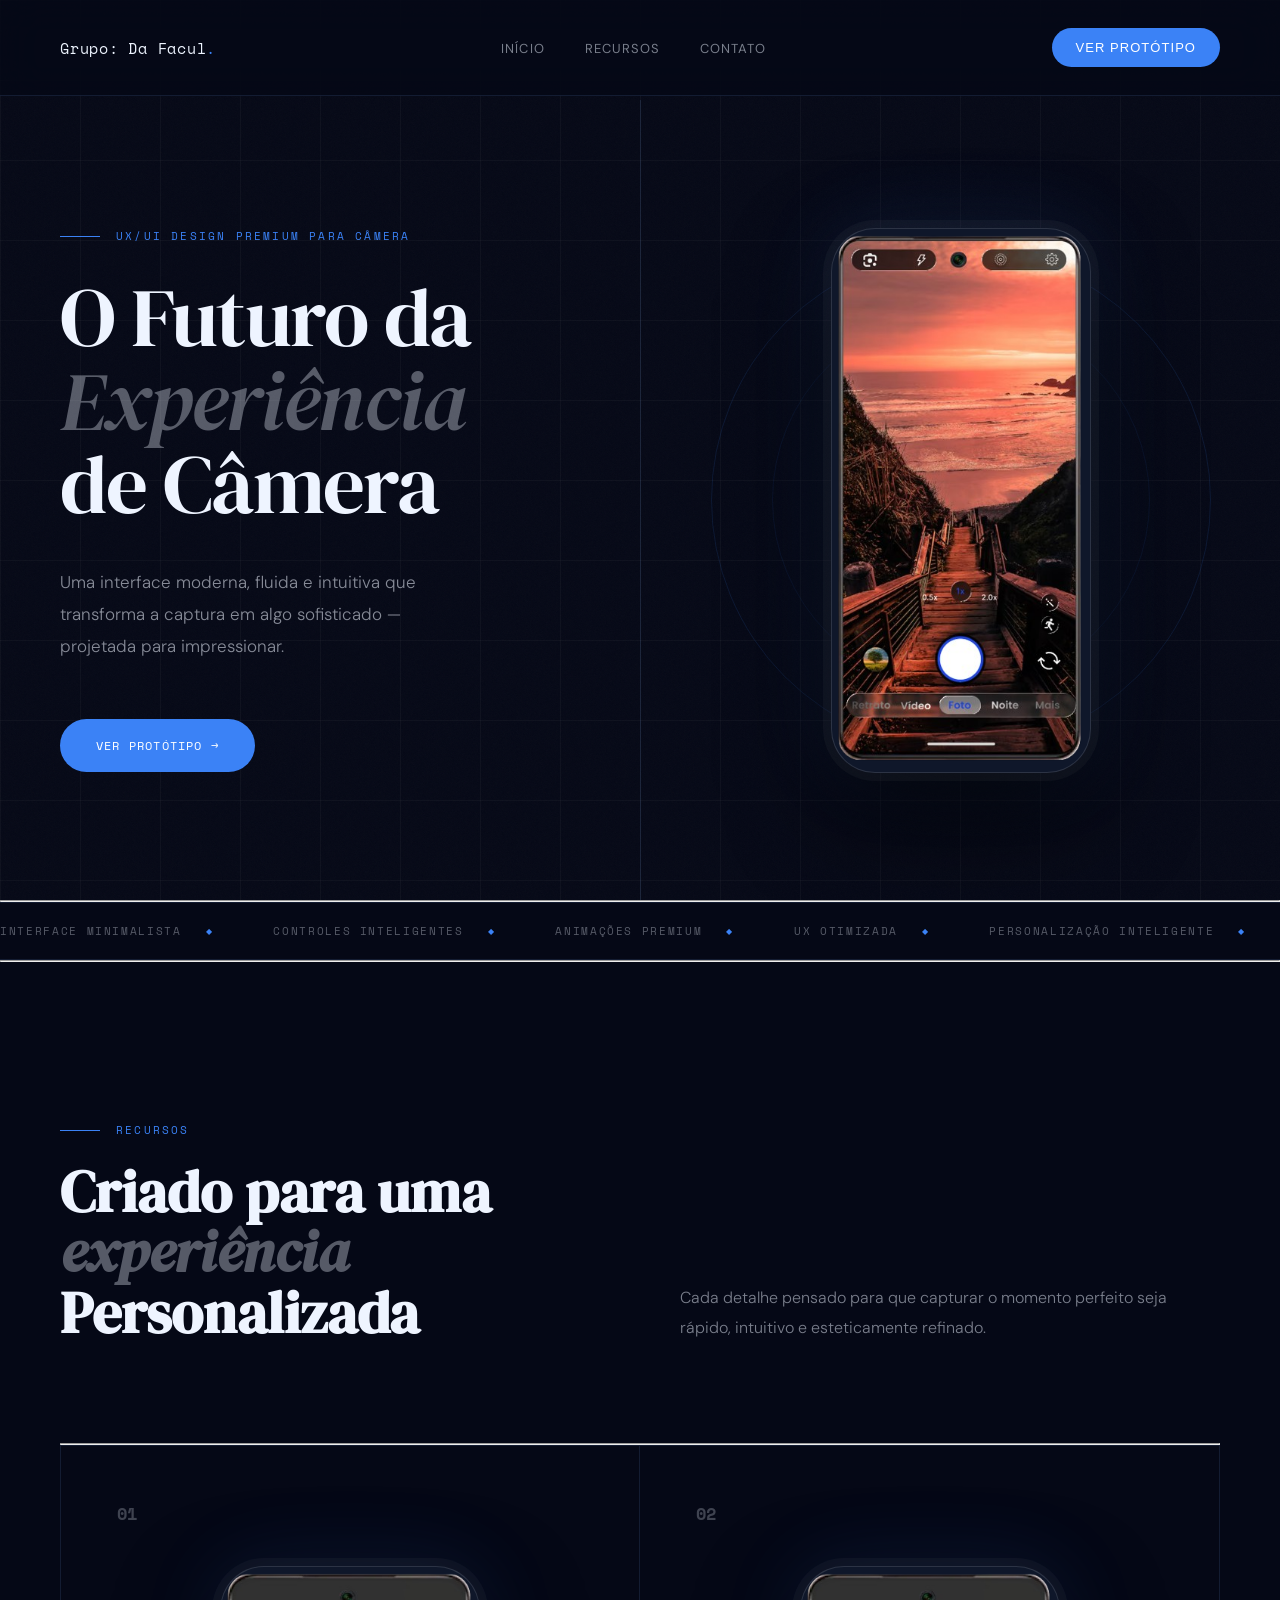
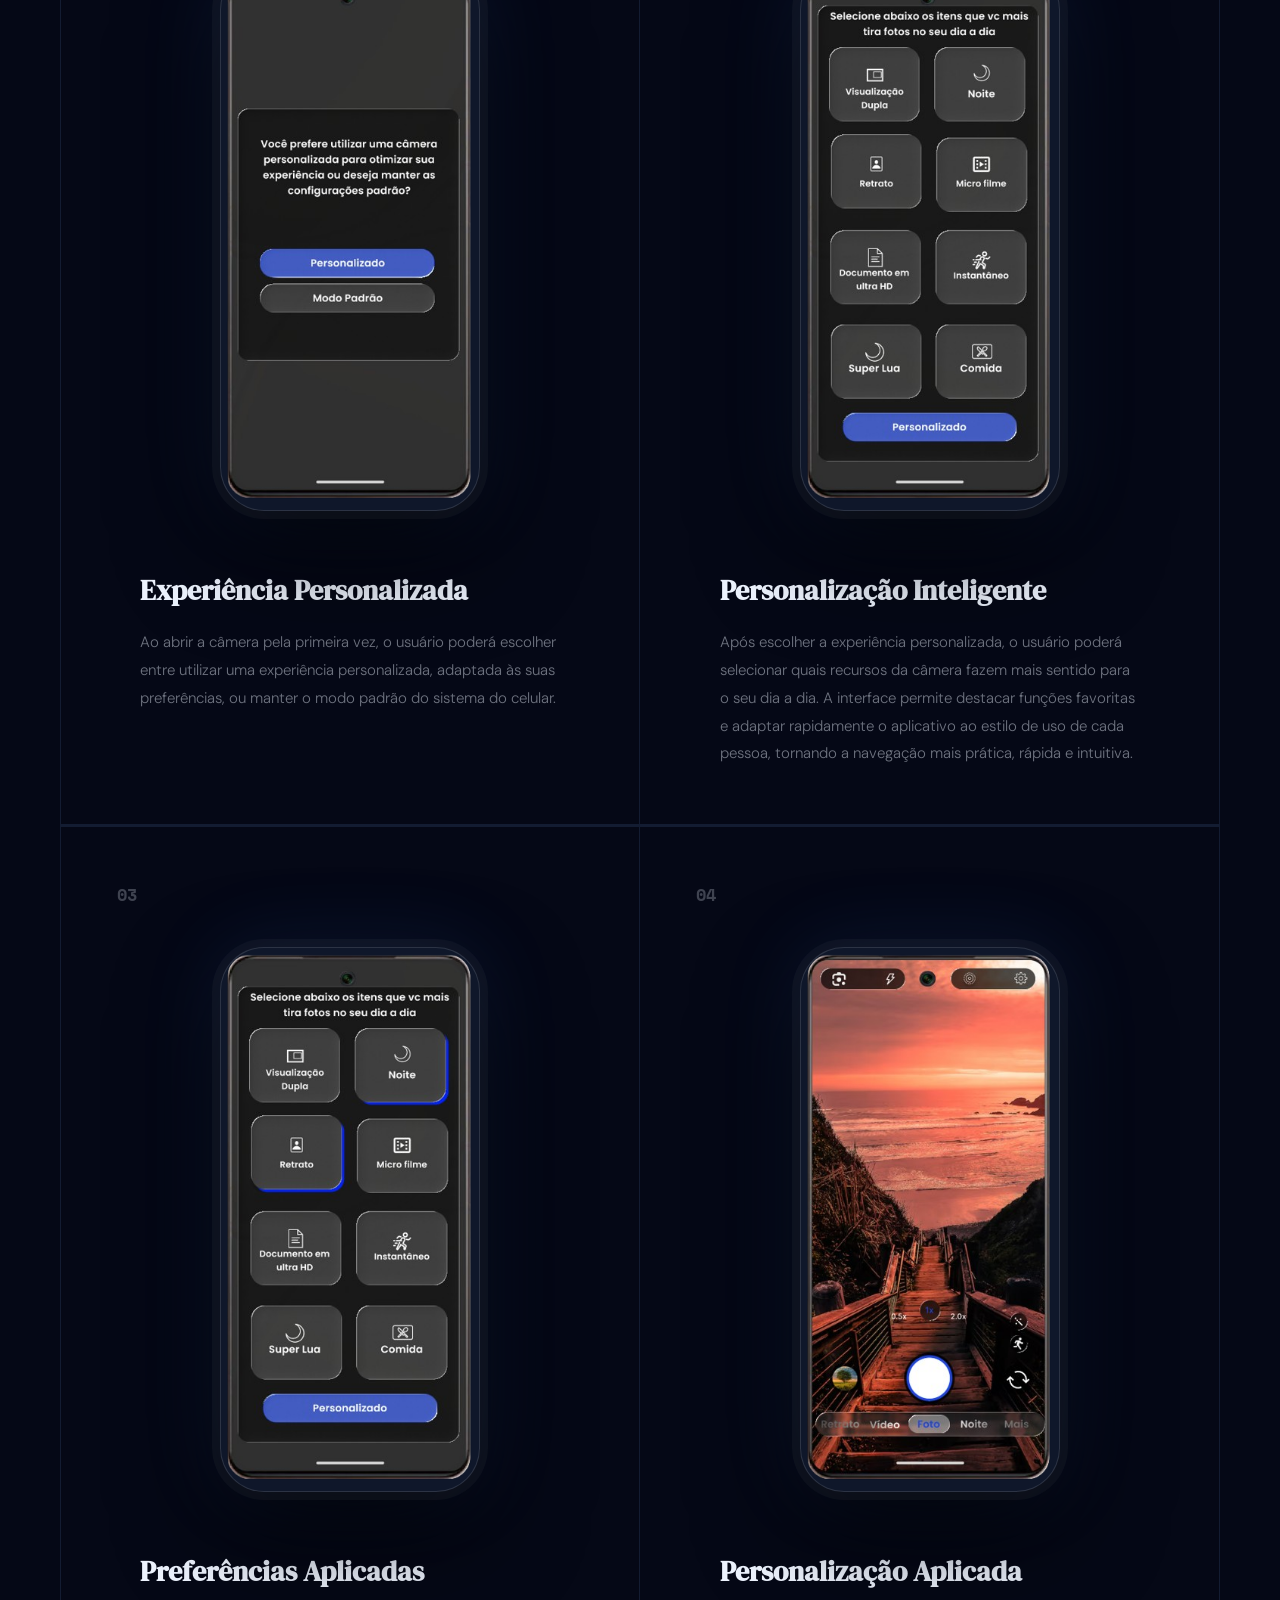
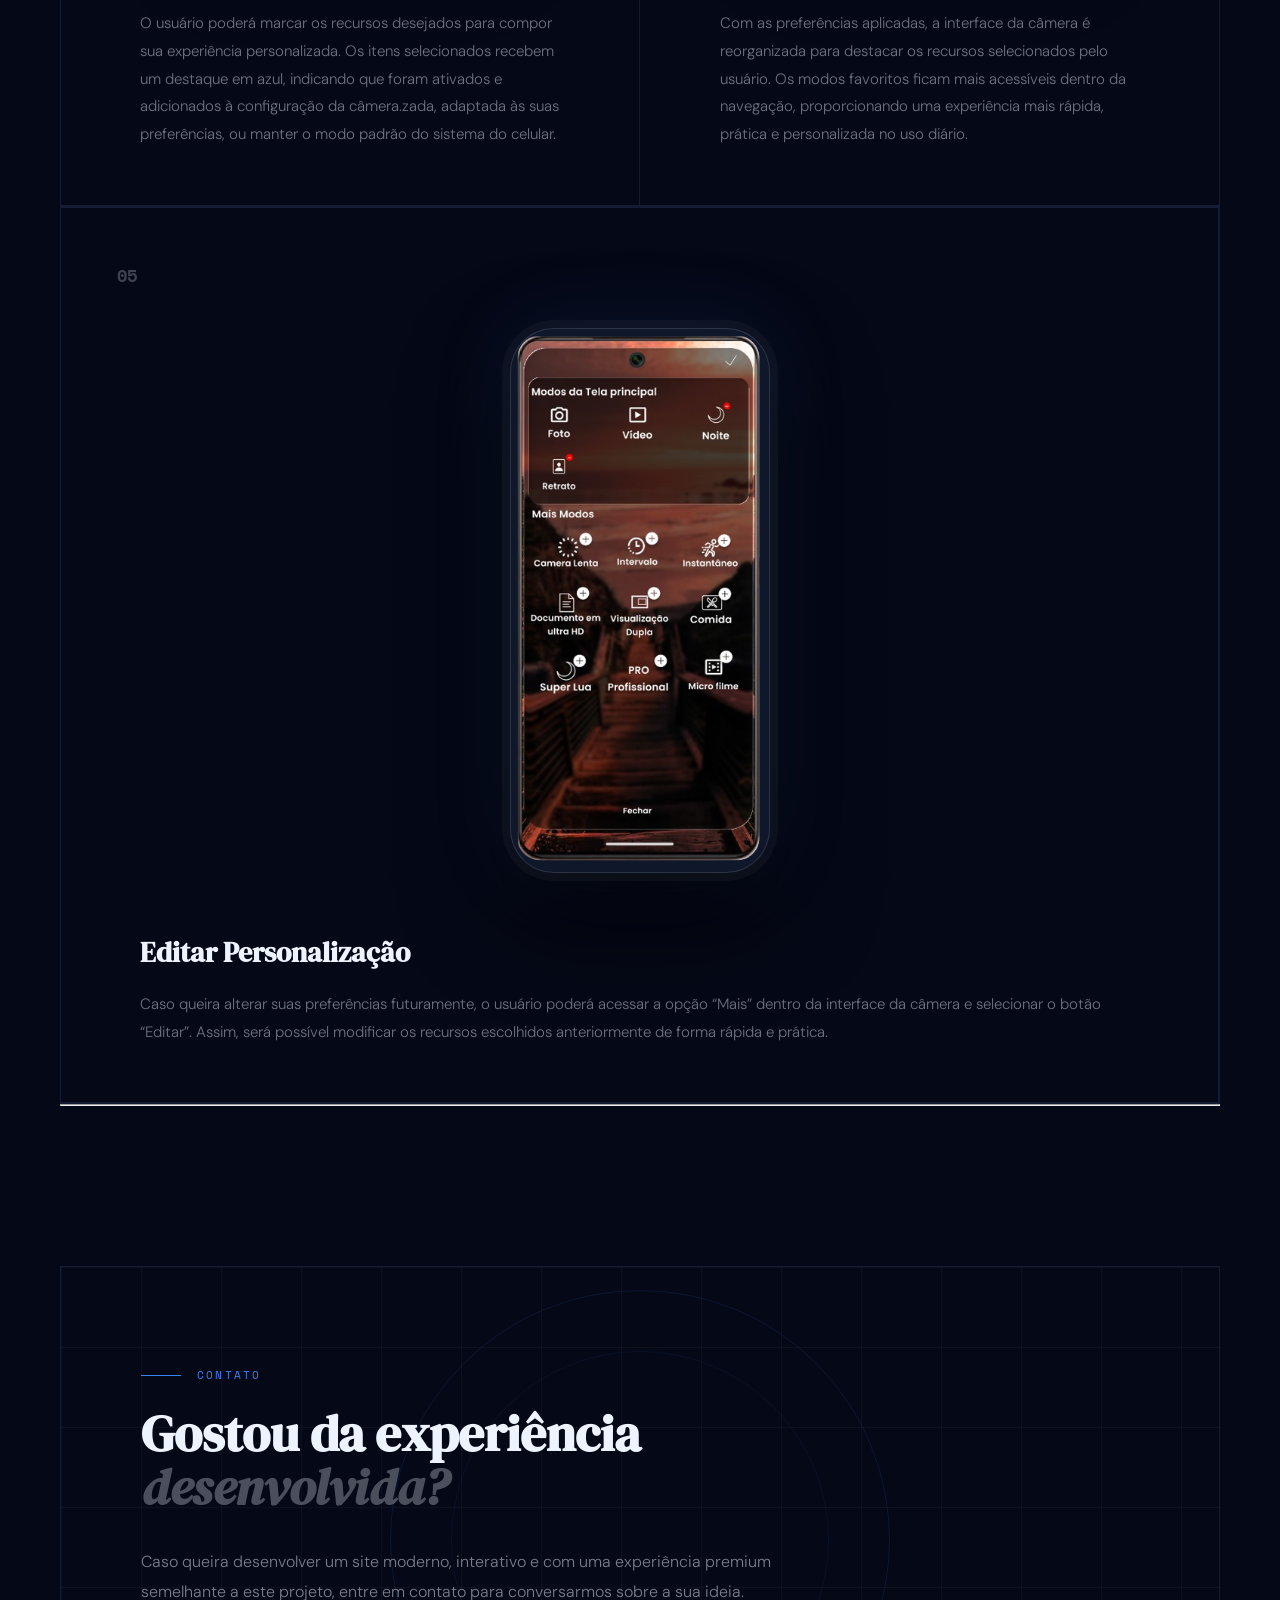
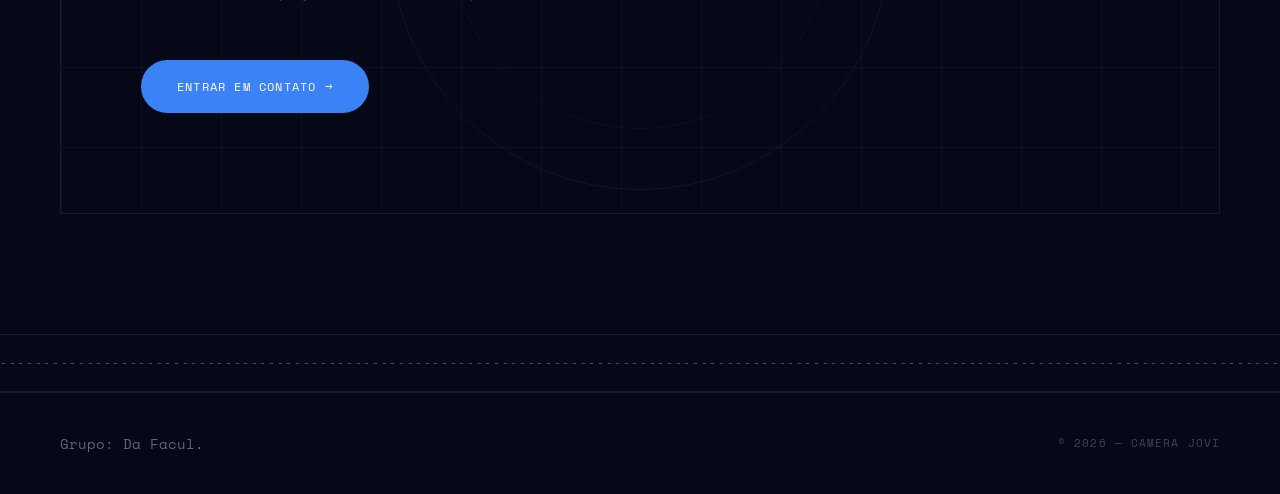
==== index.html @ 6228c899 "Firt" ====
<!DOCTYPE html>
<html lang="pt-BR">
<head>
<meta charset="UTF-8">
<meta name="viewport" content="width=device-width, initial-scale=1.0">
<title>Camera Jovi</title>
<link rel="icon" type="image/png" href="src/imgs/Captura_de_tela_de_2026-05-15_01-30-39-removebg-preview.png">

<link rel="preconnect" href="https://fonts.googleapis.com">
<link href="https://fonts.googleapis.com/css2?family=DM+Serif+Display:ital@0;1&family=DM+Sans:wght@300;400;500&family=Space+Mono&display=swap" rel="stylesheet">
<link rel="stylesheet" href="src/css/style.css">
</head>

<body>

<!-- NAV -->
<nav>
  <a href="#" class="nav-logo">Grupo: Da Facul<span>.</span></a>

  <ul class="nav-links">
    <li><a href="#">Início</a></li>
    <li><a href="#features">Recursos</a></li>
    <li><a href="#contact">Contato</a></li>
  </ul>


<button class="nav-cta" onclick="window.location.href='src/pages/prototipo.html'">
  Ver Protótipo
</button>
</nav>


<section class="hero">

  <div class="hero-grain"></div>
  <div class="hero-grid-overlay"></div>

  <div class="hero-left">

    <p class="eyebrow">
      UX/UI Design Premium para Câmera
    </p>

    <h1 class="hero-title">
      O Futuro da<br>
      <em>Experiência</em><br>
      de Câmera
    </h1>

    <p class="hero-desc">
      Uma interface moderna, fluida e intuitiva que transforma a captura em algo sofisticado — projetada para impressionar.
    </p>

    <div class="hero-actions">
      <button class="btn-main" onclick="window.location.href='src/pages/prototipo.html'">Ver Protótipo</button>
      
    </div>



  </div>

  <div class="hero-right">

    <div class="hero-bg-circle"></div>

    <div class="phone-frame" onclick="window.location.href='src/pages/prototipo.html'">
      <img src="src/imgs/Captura_de_tela_de_2026-05-15_00-13-33-removebg-preview.png" alt="Camera UI">
    </div>

  </div>

</section>
<hr>

<div class="marquee-section">

  <div class="marquee-track">

    <div class="marquee-item">Interface Minimalista</div>
    <div class="marquee-item">Controles Inteligentes</div>
    <div class="marquee-item">Animações Premium</div>
    <div class="marquee-item">UX Otimizada</div>
    <div class="marquee-item">Personalização Inteligente</div>
    <div class="marquee-item">Experiência Fluida</div>

    <div class="marquee-item">Interface Minimalista</div>
    <div class="marquee-item">Controles Inteligentes</div>
    <div class="marquee-item">Animações Premium</div>
    <div class="marquee-item">UX Otimizada</div>
    <div class="marquee-item">Personalização Inteligente</div>
    <div class="marquee-item">Experiência Fluida</div>

  </div>

</div>
<hr>

<section class="features" id="features">

  <div class="section-header">

    <div>
      <p class="section-eyebrow">Recursos</p>

      <h2 class="section-title">
        Criado para uma<br>
        <em>experiência</em><br>
        Personalizada
      </h2>
    </div>

    <p class="section-desc">
      Cada detalhe pensado para que capturar o momento perfeito seja rápido, intuitivo e esteticamente refinado.
    </p>

  </div>
<hr>
  <div class="features-list">

    <div class="feature-item">
      <div class="feature-number"><h1>01</h1></div>

    
        <div style="
            display:flex;
            justify-content:center;
            align-items:center;
            gap:60px;
            flex-wrap:wrap;
        ">

            <div class="phone-frame">
                <img src="src/imgs/Captura_de_tela_de_2026-05-15_00-10-04-removebg-preview.png" alt="Camera UI">
            </div>

            <div style="
                max-width:420px;
            ">
                <h3 class="feature-name" style="margin-bottom:20px;">
                    Experiência Personalizada
                </h3>

                <p class="feature-text">
                    Ao abrir a câmera pela primeira vez, o usuário poderá escolher entre utilizar uma experiência personalizada, adaptada às suas preferências, ou manter o modo padrão do sistema do celular.
                </div>
    
            </div>
          
    
        </div>
    
        <div class="feature-item">
            <div class="feature-number"><h1>02</h1></div>
    
        
            <div style="
                display:flex;
                justify-content:center;
                align-items:center;
                gap:60px;
                flex-wrap:wrap;
            ">
    
                <div class="phone-frame">
                    <img src="src/imgs/Captura_de_tela_de_2026-05-15_00-11-48-removebg-preview.png" alt="Camera UI">
                </div>
    
                <div style="
                    max-width:420px;
                ">
                    <h3 class="feature-name" style="margin-bottom:20px;">
                        Personalização Inteligente
                    </h3>
    
                    <p class="feature-text">
                       Após escolher a experiência personalizada, o usuário poderá selecionar quais recursos da câmera fazem mais sentido para o seu dia a dia. A interface permite destacar funções favoritas e adaptar rapidamente o aplicativo ao estilo de uso de cada pessoa, tornando a navegação mais prática, rápida e intuitiva.
                    </p>
                </div>
    
            </div>
        </div>
                </p>

  </div>
  <div class="features-list">

    <div class="feature-item">
      <div class="feature-number"><h1>03</h1></div>

    
        <div style="
            display:flex;
            justify-content:center;
            align-items:center;
            gap:60px;
            flex-wrap:wrap;
        ">

            <div class="phone-frame">
                <img src="src/imgs/Captura_de_tela_de_2026-05-15_00-06-44-removebg-preview.png" alt="Camera UI">
            </div>

            <div style="
                max-width:420px;
            ">
                <h3 class="feature-name" style="margin-bottom:20px;">
                    Preferências Aplicadas
                </h3>

                <p class="feature-text">
                   O usuário poderá marcar os recursos desejados para compor sua experiência personalizada. Os itens selecionados recebem um destaque em azul, indicando que foram ativados e adicionados à configuração da câmera.zada, adaptada às suas preferências, ou manter o modo padrão do sistema do celular.
                </div>
    
            </div>
          
    
        </div>
    
        <div class="feature-item">
            <div class="feature-number"><h1>04</h1></div>
    
        
            <div style="
                display:flex;
                justify-content:center;
                align-items:center;
                gap:60px;
                flex-wrap:wrap;
            ">
    
                <div class="phone-frame">
                    <img src="src/imgs/Captura_de_tela_de_2026-05-15_00-13-33-removebg-preview.png" alt="Camera UI">
                </div>
    
                <div style="
                    max-width:420px;
                ">
                    <h3 class="feature-name" style="margin-bottom:20px;">
                        Personalização Aplicada
                    </h3>
    
                    <p class="feature-text">
                        Com as preferências aplicadas, a interface da câmera é reorganizada para destacar os recursos selecionados pelo usuário. Os modos favoritos ficam mais acessíveis dentro da navegação, proporcionando uma experiência mais rápida, prática e personalizada no uso diário.
                    </p>
                </div>
    
            </div>
        </div>
    
  </div>
<div class="features-list">

  <div class="feature-item" style="grid-column: span 2;">
    <div class="feature-number"><h1>05</h1></div>

    <div style="
        display:flex;
        justify-content:center;
        align-items:center;
        gap:60px;
        flex-wrap:wrap;
    ">
        <div class="phone-frame">
            <img src="src/imgs/Captura_de_tela_de_2026-05-15_00-35-50-removebg-preview.png" alt="Camera UI">
        </div>
        <div style="max-width:1000px;">
            <h3 class="feature-name" style="margin-bottom:20px;">
                Editar Personalização
            </h3>

            <p class="feature-text">
                Caso queira alterar suas preferências futuramente, o usuário poderá acessar a opção “Mais” dentro da interface da câmera e selecionar o botão “Editar”. Assim, será possível modificar os recursos escolhidos anteriormente de forma rápida e prática.
            </p>
        </div>

        

    </div>

  </div>

</div>
    
        
    
  </div>
<hr>
</section>


<section class="cta" id="contact">

  <div class="cta-inner">

    <div class="cta-left" style="
      position:relative;
      overflow:hidden;
      border-right:none;
    ">
        <div class="hero-bg-circle"></div>

      <div class="hero-grid-overlay"></div>

      <div style="position:relative; z-index:2;">

        <p class="section-eyebrow">Contato</p>

        <h2 class="cta-title">
          Gostou da experiência<br>
          <em>desenvolvida?</em>
        </h2>

        <p class="cta-text" style="max-width:700px;">
          Caso queira desenvolver um site moderno, interativo e com uma experiência premium semelhante a este projeto, entre em contato para conversarmos sobre a sua ideia.
        </p>

        <button class="btn-main"
            onclick="window.open('https://wa.me/5511969315562?text=Olá,%20gostaria%20de%20desenvolver%20um%20site.', '_blank')">

            Entrar em Contato
        </button>

      </div>

    </div>

  </div>

</section>
<div class="marquee-section">

  <div class="marquee-track">

    <div class="marquee-item">[base64]</div>
    <div class="marquee-item">[base64]</div>

  </div>

</div>

<!-- FOOTER -->
<footer>

  <span class="footer-logo">
    Grupo: Da Facul<span>.</span>
  </span>

  <span class="footer-copy">
    © 2026 — Camera Jovi
  </span>

</footer>

</body>
</html>
---- src/css/style.css ----
:root{
  --black:#050816;
  --white:#eef4ff;
  --cream:#dbe7ff;
  --accent:#3b82f6;
  --muted:#5c6b8a;
  --border:rgba(120,170,255,0.12);

  --font-display:'DM Serif Display', Georgia, serif;
  --font-body:'DM Sans', sans-serif;
  --font-mono:'Space Mono', monospace;
}

*,
*::before,
*::after{
  margin:0;
  padding:0;
  box-sizing:border-box;
}
::selection{
  background:#00394fbb;
  color:#fff;
}
html{
  scroll-behavior:smooth;
}

body{
  background:var(--black);
  color:var(--white);
  font-family:var(--font-body);
  font-weight:300;
  overflow-x:hidden;
}

/* NAV */

nav{
  position:fixed;
  top:0;
  left:0;
  right:0;
  z-index:100;

  display:flex;
  align-items:center;
  justify-content:space-between;

  padding:28px 60px;

  border-bottom:1px solid var(--border);

  backdrop-filter:blur(20px);
  background:rgba(5,8,22,0.75);
}

.nav-logo{
  font-family:var(--font-mono);
  font-size:15px;
  letter-spacing:.05em;
  color:var(--white);
  text-decoration:none;
}

.nav-logo span{
  color:var(--accent);
}

.nav-links{
  display:flex;
  gap:40px;
  list-style:none;
}

.nav-links a{
  font-size:13px;
  font-weight:400;
  letter-spacing:.08em;
  text-transform:uppercase;
  color:rgba(238,244,255,.5);
  text-decoration:none;
  transition:.25s;
}

.nav-links a:hover{
  color:var(--white);
}

.nav-cta{
  font-size:13px;
  font-weight:500;
  letter-spacing:.08em;
  text-transform:uppercase;

  color:#fff;
  background:var(--accent);

  border:none;
  padding:12px 24px;

  cursor:pointer;

  border-radius:999px;

  transition:.25s;
}

.nav-cta:hover{
  opacity:.85;
  transform:translateY(-2px);
}

/* HERO */

.hero{
  min-height:100vh;
  display:grid;
  grid-template-columns:1fr 1fr;
  padding-top:100px;
  position:relative;
  overflow:hidden;
}

.hero-grain{
  position:absolute;
  inset:0;
  opacity:.03;
  pointer-events:none;

  background-image:url("data:image/svg+xml,%3Csvg viewBox='0 0 256 256' xmlns='http://www.w3.org/2000/svg'%3E%3Cfilter id='noise'%3E%3CfeTurbulence type='fractalNoise' baseFrequency='0.9' numOctaves='4' stitchTiles='stitch'/%3E%3C/filter%3E%3Crect width='100%25' height='100%25' filter='url(%23noise)'/%3E%3C/svg%3E");
  background-size:128px;
}

.hero-grid-overlay{
  position:absolute;
  inset:0;

  background-image:
  linear-gradient(rgba(255,255,255,.03) 1px, transparent 1px),
  linear-gradient(90deg, rgba(255,255,255,.03) 1px, transparent 1px);

  background-size:80px 80px;
}

.hero-left{
  padding:80px 60px;
  display:flex;
  flex-direction:column;
  justify-content:center;
  position:relative;
  z-index:2;
}

.eyebrow{
  font-family:var(--font-mono);
  font-size:11px;
  letter-spacing:.2em;
  text-transform:uppercase;
  color:var(--accent);

  margin-bottom:32px;

  display:flex;
  align-items:center;
  gap:16px;
}

.eyebrow::before{
  content:'';
  width:40px;
  height:1px;
  background:var(--accent);
}

.hero-title{
  font-family:var(--font-display);
  font-size:clamp(56px, 6.5vw, 96px);
  line-height:1;
  font-weight:400;
  letter-spacing:-.02em;
  margin-bottom:40px;
}

.hero-title em{
  font-style:italic;
  color:rgba(238,244,255,.35);
}

.hero-desc{
  font-size:17px;
  line-height:1.9;
  color:rgba(238,244,255,.55);

  max-width:420px;
  margin-bottom:56px;
}

.hero-actions{
  display:flex;
  gap:24px;
  flex-wrap:wrap;
}

.btn-main{
  font-family:var(--font-mono);
  font-size:12px;
  letter-spacing:.1em;
  text-transform:uppercase;

  color:#fff;
  background:var(--accent);

  border:none;
  padding:18px 36px;

  border-radius:999px;
  cursor:pointer;

  transition:.25s;
}

.btn-main:hover{
  transform:translateY(-3px);
  box-shadow:0 12px 30px rgba(59,130,246,.3);
}

.btn-main::after{
  content:' →';
}

.btn-ghost{
  background:none;
  border:none;

  font-family:var(--font-mono);
  font-size:12px;
  letter-spacing:.1em;
  text-transform:uppercase;

  color:rgba(238,244,255,.55);

  cursor:pointer;

  text-decoration:underline;
  text-underline-offset:4px;
}

.hero-metrics{
  margin-top:80px;

  display:grid;
  grid-template-columns:repeat(3,1fr);

  border-top:1px solid var(--border);

  padding-top:40px;
}

.metric{
  padding-right:32px;
}

.metric + .metric{
  padding-left:32px;
  border-left:1px solid var(--border);
}

.metric-value{
  font-family:var(--font-display);
  font-size:44px;
  margin-bottom:10px;
}

.metric-label{
  font-size:12px;
  color:rgba(238,244,255,.4);

  letter-spacing:.06em;
  text-transform:uppercase;

  font-family:var(--font-mono);
}

/* HERO RIGHT */

.hero-right{
  position:relative;

  display:flex;
  align-items:center;
  justify-content:center;

  border-left:1px solid var(--border);
}

.hero-bg-circle{
  position:absolute;

  width:500px;
  height:500px;

  border-radius:50%;
  border:1px solid rgba(59,130,246,.12);

  top:50%;
  left:50%;

  transform:translate(-50%,-50%);
}

.hero-bg-circle::before{
  content:'';

  position:absolute;
  inset:60px;

  border-radius:50%;
  border:1px solid rgba(59,130,246,.08);
}

.phone-frame{
  position:relative;
  z-index:2;

  width:260px;
  height:545px;

  background:#0f172a;

  border-radius:44px;

  overflow:hidden;

  border:1px solid rgba(255,255,255,.12);

  box-shadow:
  0 0 0 8px rgba(255,255,255,.03),
  0 40px 100px rgba(0,0,0,.7),
  0 0 80px rgba(59,130,246,.15);

  animation:float 6s ease-in-out infinite;
}

.phone-frame img{
  width:100%;
  height:100%;
  object-fit:cover;
  object-position:center;
  display:block;
}

@keyframes float{
  0%,100%{
    transform:translateY(0) rotate(-1deg);
  }

  50%{
    transform:translateY(-20px) rotate(1deg);
  }
}

/* MARQUEE */

.marquee-section{
  border-top:1px solid var(--border);
  border-bottom:1px solid var(--border);

  padding:20px 0;
  overflow:hidden;
}

.marquee-track{
  display:flex;
  gap:60px;
  align-items:center;

  white-space:nowrap;

  animation:marquee 22s linear infinite;
}

@keyframes marquee{
  from{
    transform:translateX(0);
  }

  to{
    transform:translateX(-50%);
  }
}

.marquee-item{
  font-family:var(--font-mono);
  font-size:11px;

  letter-spacing:.15em;
  text-transform:uppercase;

  color:rgba(238,244,255,.35);

  display:flex;
  align-items:center;
  gap:24px;
}

.marquee-item::after{
  content:'◆';
  color:var(--accent);
  font-size:8px;
}

/* FEATURES */

.features{
  padding:160px 60px;
}

.section-header{
  display:grid;
  grid-template-columns:1fr 1fr;
  gap:80px;
  align-items:end;

  margin-bottom:100px;
}

.section-eyebrow{
  font-family:var(--font-mono);
  font-size:11px;

  letter-spacing:.2em;
  text-transform:uppercase;

  color:var(--accent);

  margin-bottom:24px;

  display:flex;
  align-items:center;
  gap:16px;
}

.section-eyebrow::before{
  content:'';
  width:40px;
  height:1px;
  background:var(--accent);
}

.section-title{
  font-family:var(--font-display);
  font-size:clamp(42px,4.5vw,68px);
  line-height:1.05;
}

.section-title em{
  font-style:italic;
  color:rgba(238,244,255,.35);
}

.section-desc{
  font-size:16px;
  line-height:1.9;
  color:rgba(238,244,255,.5);
}

.features-list{
  display:grid;
  grid-template-columns:repeat(2,1fr);

  border:1px solid var(--border);
}

.feature-item{
  padding:56px;
  border-bottom:1px solid var(--border);

  transition:.35s;
}

.feature-item:nth-child(odd){
  border-right:1px solid var(--border);
}

.feature-item:hover{
  background:rgba(59,130,246,.04);
}

.feature-number{
  font-family:var(--font-mono);
  font-size:11px;
  color:rgba(238,244,255,.25);

  margin-bottom:40px;
}

.feature-icon-line{
  width:48px;
  height:48px;

  display:flex;
  align-items:center;
  justify-content:center;

  border:1px solid var(--border);

  margin-bottom:28px;
}

.feature-icon-line svg{
  width:22px;
  height:22px;

  stroke:var(--accent);
  fill:none;
  stroke-width:1.5;
}

.feature-name{
  font-family:var(--font-display);
  font-size:28px;
  margin-bottom:16px;
}

.feature-text{
  font-size:15px;
  line-height:1.85;
  color:rgba(238,244,255,.45);
}

/* CTA */

.cta{
  padding:0 60px 120px;
}

.cta-inner{
  display:grid;
  grid-template-columns:1fr;

  border:1px solid var(--border);
}

.cta-left{
  padding:100px 80px;
  border-right:1px solid var(--border);
}

.cta-title{
  font-family:var(--font-display);
  font-size:clamp(42px,4vw,62px);
  line-height:1.05;

  margin-bottom:32px;
}

.cta-title em{
  font-style:italic;
  color:rgba(238,244,255,.3);
}

.cta-text{
  font-size:16px;
  line-height:1.9;

  color:rgba(238,244,255,.5);

  margin-bottom:52px;
  max-width:400px;
}

.cta-right{
  padding:100px 80px;

  display:flex;
  flex-direction:column;
  justify-content:space-between;
  gap:40px;
}

.cta-right-title{
  font-family:var(--font-mono);
  font-size:11px;

  letter-spacing:.15em;
  text-transform:uppercase;

  color:rgba(238,244,255,.35);

  margin-bottom:24px;
}

.cta-points{
  list-style:none;

  display:flex;
  flex-direction:column;
  gap:20px;
}

.cta-points li{
  font-size:15px;
  color:rgba(238,244,255,.5);

  padding-bottom:20px;

  border-bottom:1px solid var(--border);

  display:flex;
  gap:16px;
}

.cta-points li::before{
  content:'→';
  color:var(--accent);
}

.cta-bottom{
  display:flex;
  align-items:center;
  gap:24px;

  padding-top:40px;
  border-top:1px solid var(--border);
}

.cta-mono{
  font-family:var(--font-mono);
  font-size:11px;

  letter-spacing:.12em;
  text-transform:uppercase;

  color:rgba(238,244,255,.3);
}

/* FOOTER */

footer{
  border-top:1px solid var(--border);

  padding:40px 60px;

  display:flex;
  align-items:center;
  justify-content:space-between;
}

.footer-logo{
  font-family:var(--font-mono);
  font-size:14px;

  color:rgba(238,244,255,.4);
}

.footer-logo span{
  color:var(--accent);
}

.footer-copy{
  font-family:var(--font-mono);
  font-size:11px;

  letter-spacing:.1em;
  text-transform:uppercase;

  color:rgba(238,244,255,.25);
}

/* RESPONSIVO */

@media(max-width:1000px){

  nav{
    padding:24px 30px;
  }

  .nav-links{
    display:none;
  }

  .hero{
    grid-template-columns:1fr;
  }

  .hero-right{
    display:none;
  }

  .hero-left{
    padding:60px 30px;
  }

  .section-header{
    grid-template-columns:1fr;
    gap:24px;
  }

  .features{
    padding:100px 30px;
  }

  .features-list{
    grid-template-columns:1fr;
  }

  .feature-item:nth-child(odd){
    border-right:none;
  }

  .cta{
    padding:0 30px 80px;
  }

  .cta-inner{
    grid-template-columns:1fr;
  }

  .cta-left{
    border-right:none;
    border-bottom:1px solid var(--border);
    padding:60px 40px;
  }

  .cta-right{
    padding:60px 40px;
  }

  footer{
    padding:30px;
    flex-direction:column;
    gap:12px;
    text-align:center;
  }
}

@media(max-width:600px){

  .hero-metrics{
    grid-template-columns:1fr;
    gap:24px;
  }

  .metric + .metric{
    border-left:none;
    padding-left:0;
    border-top:1px solid var(--border);
    padding-top:24px;
  }
}
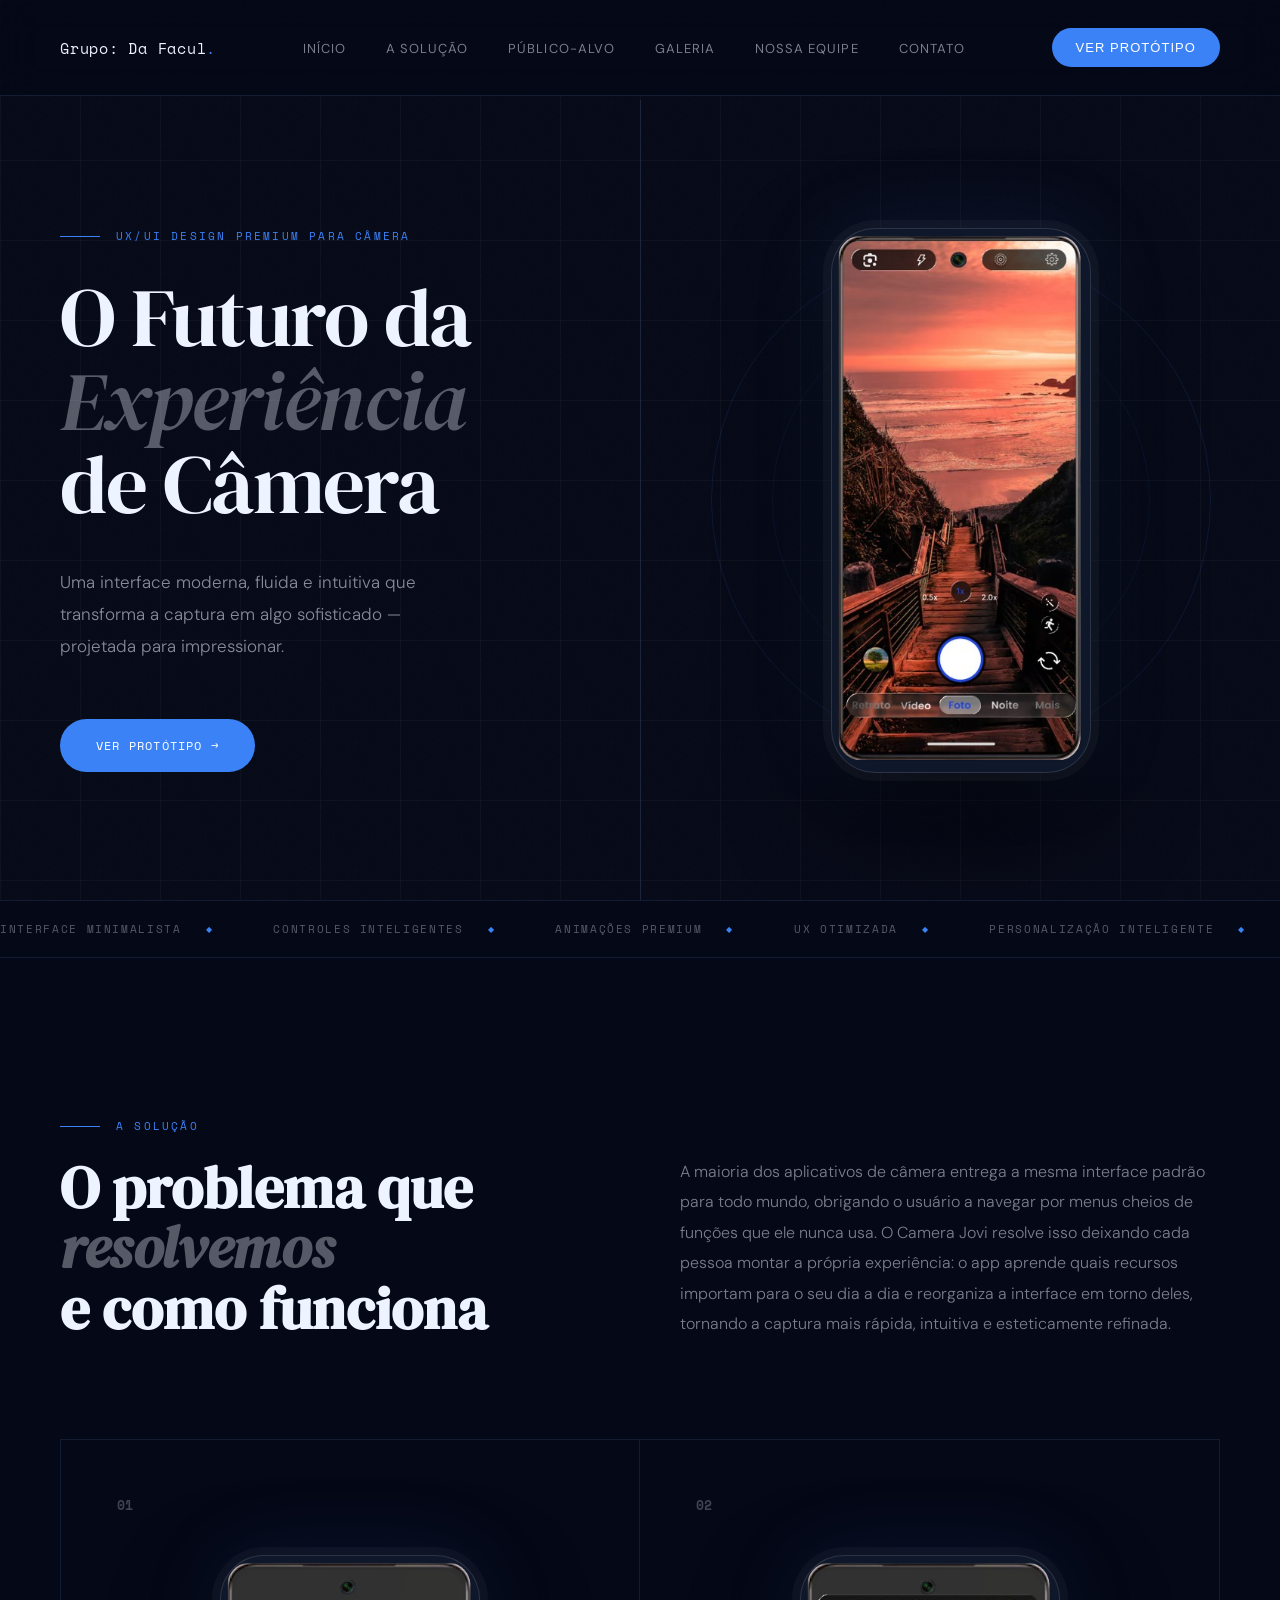
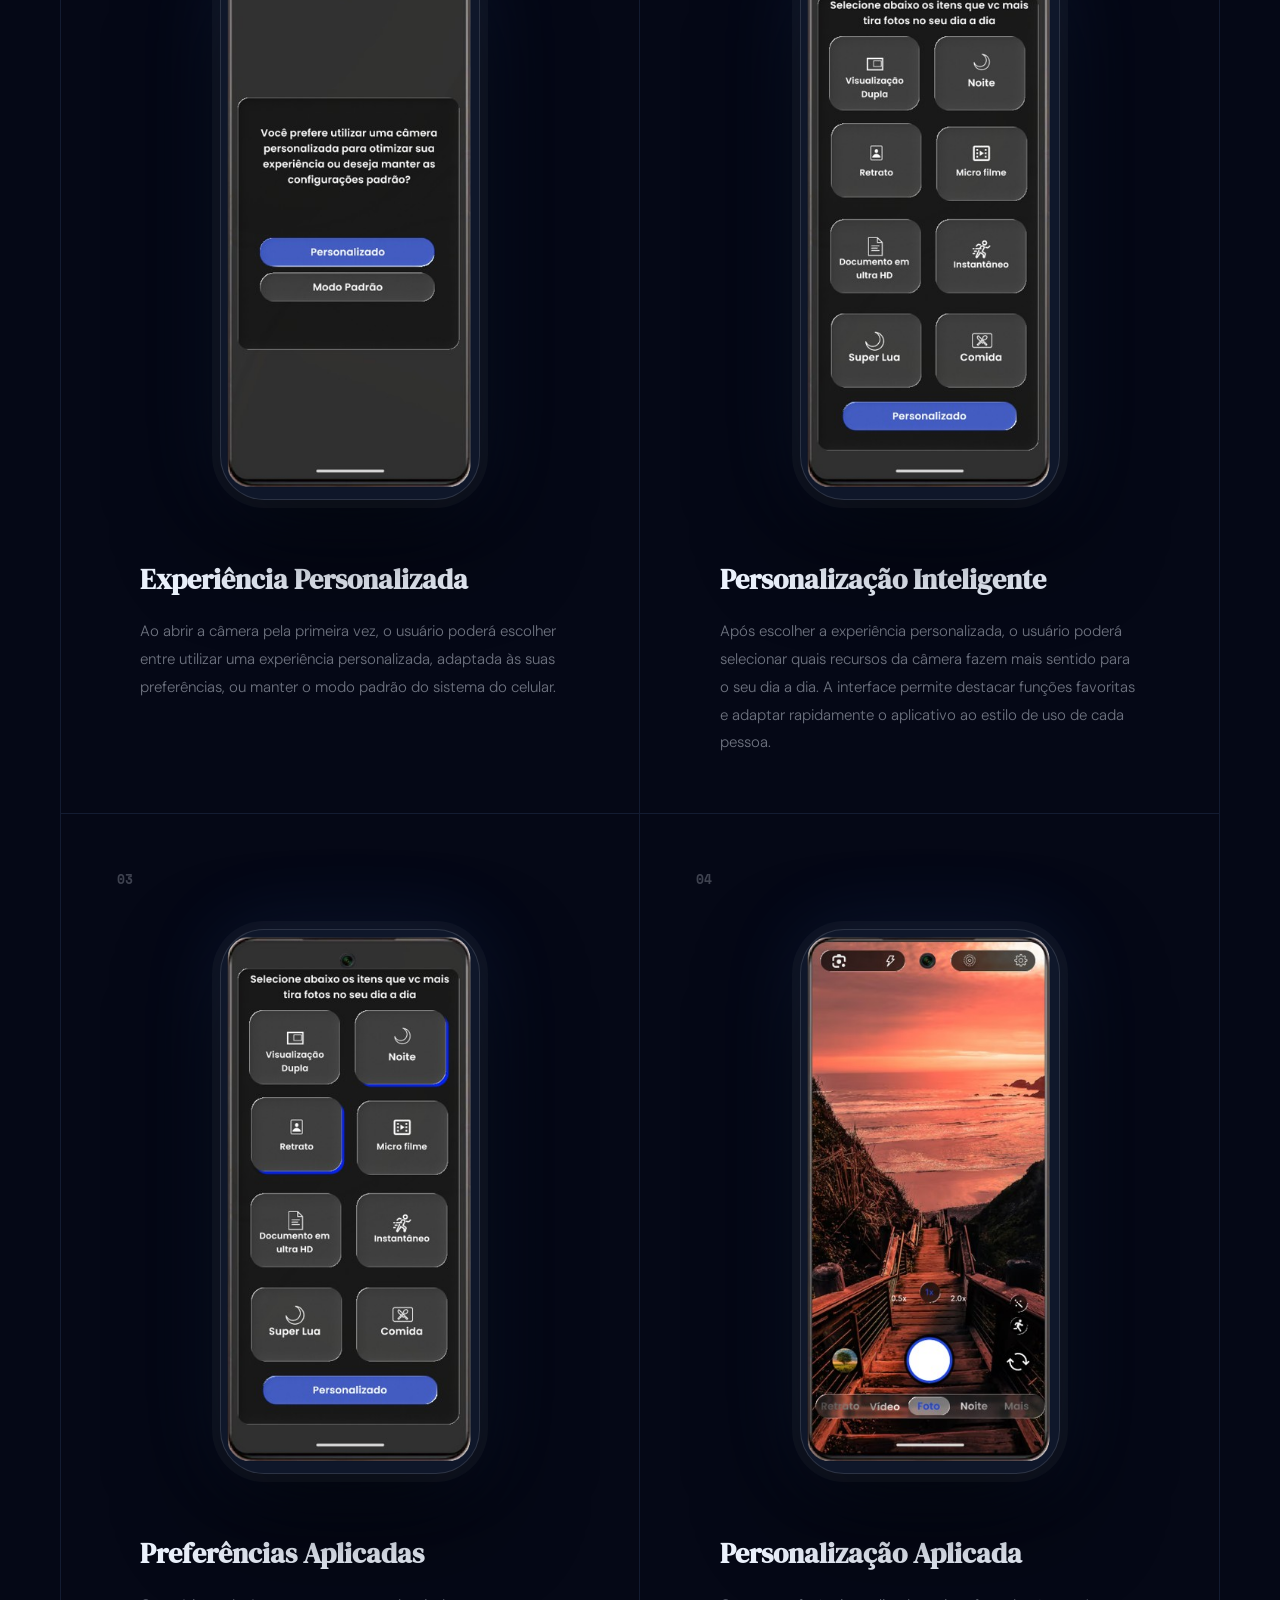
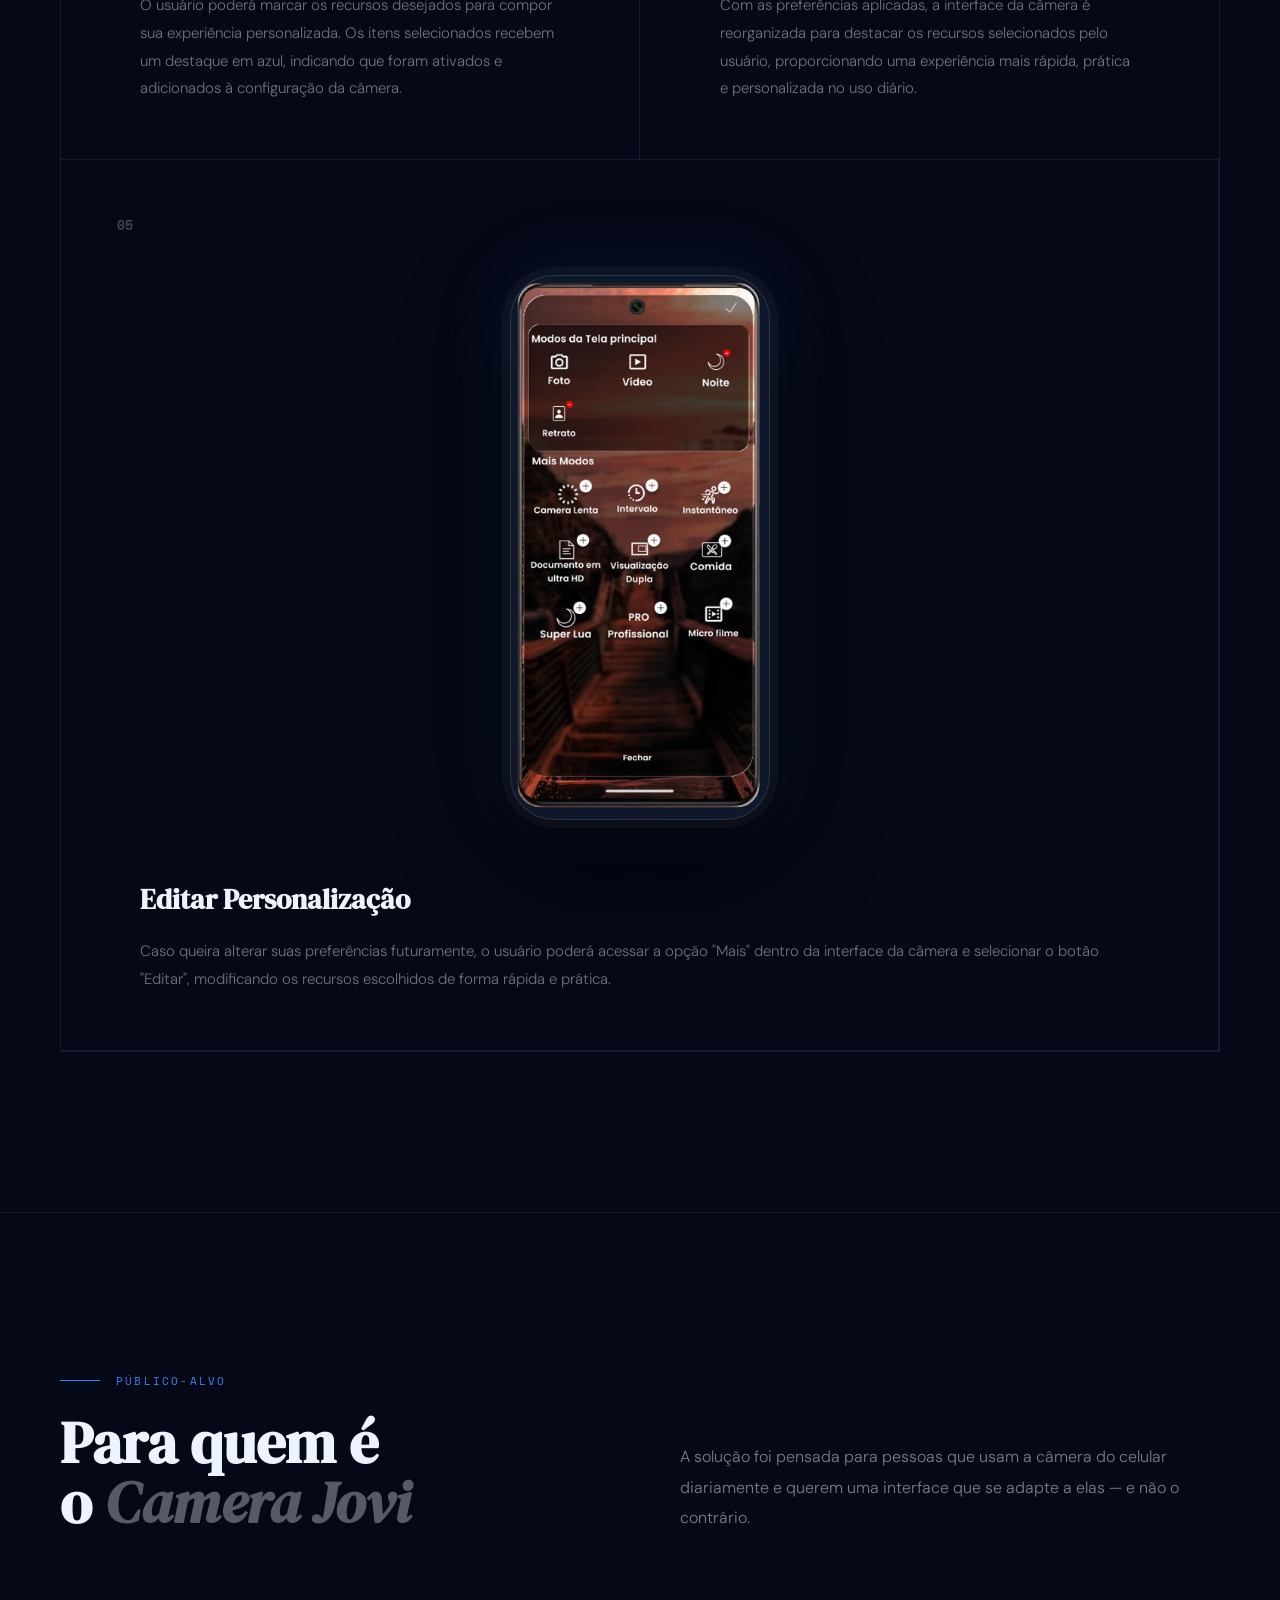
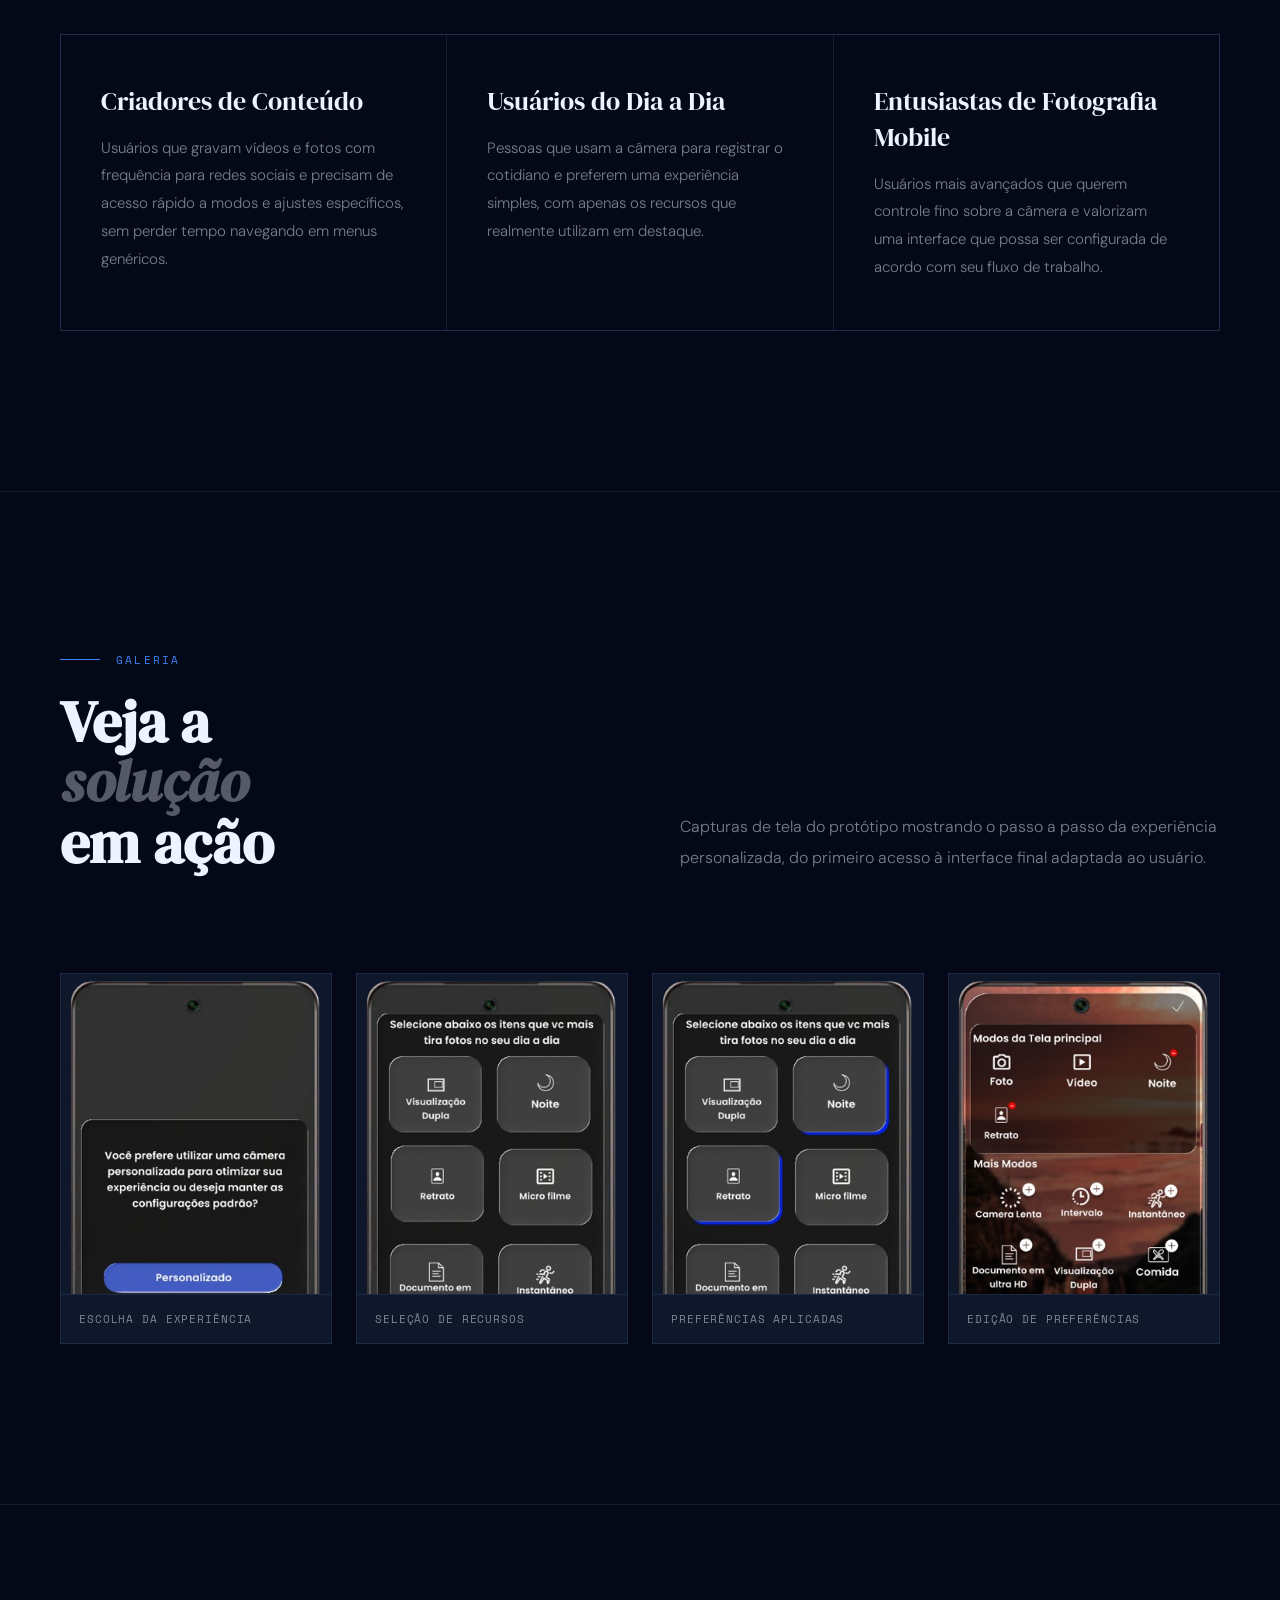
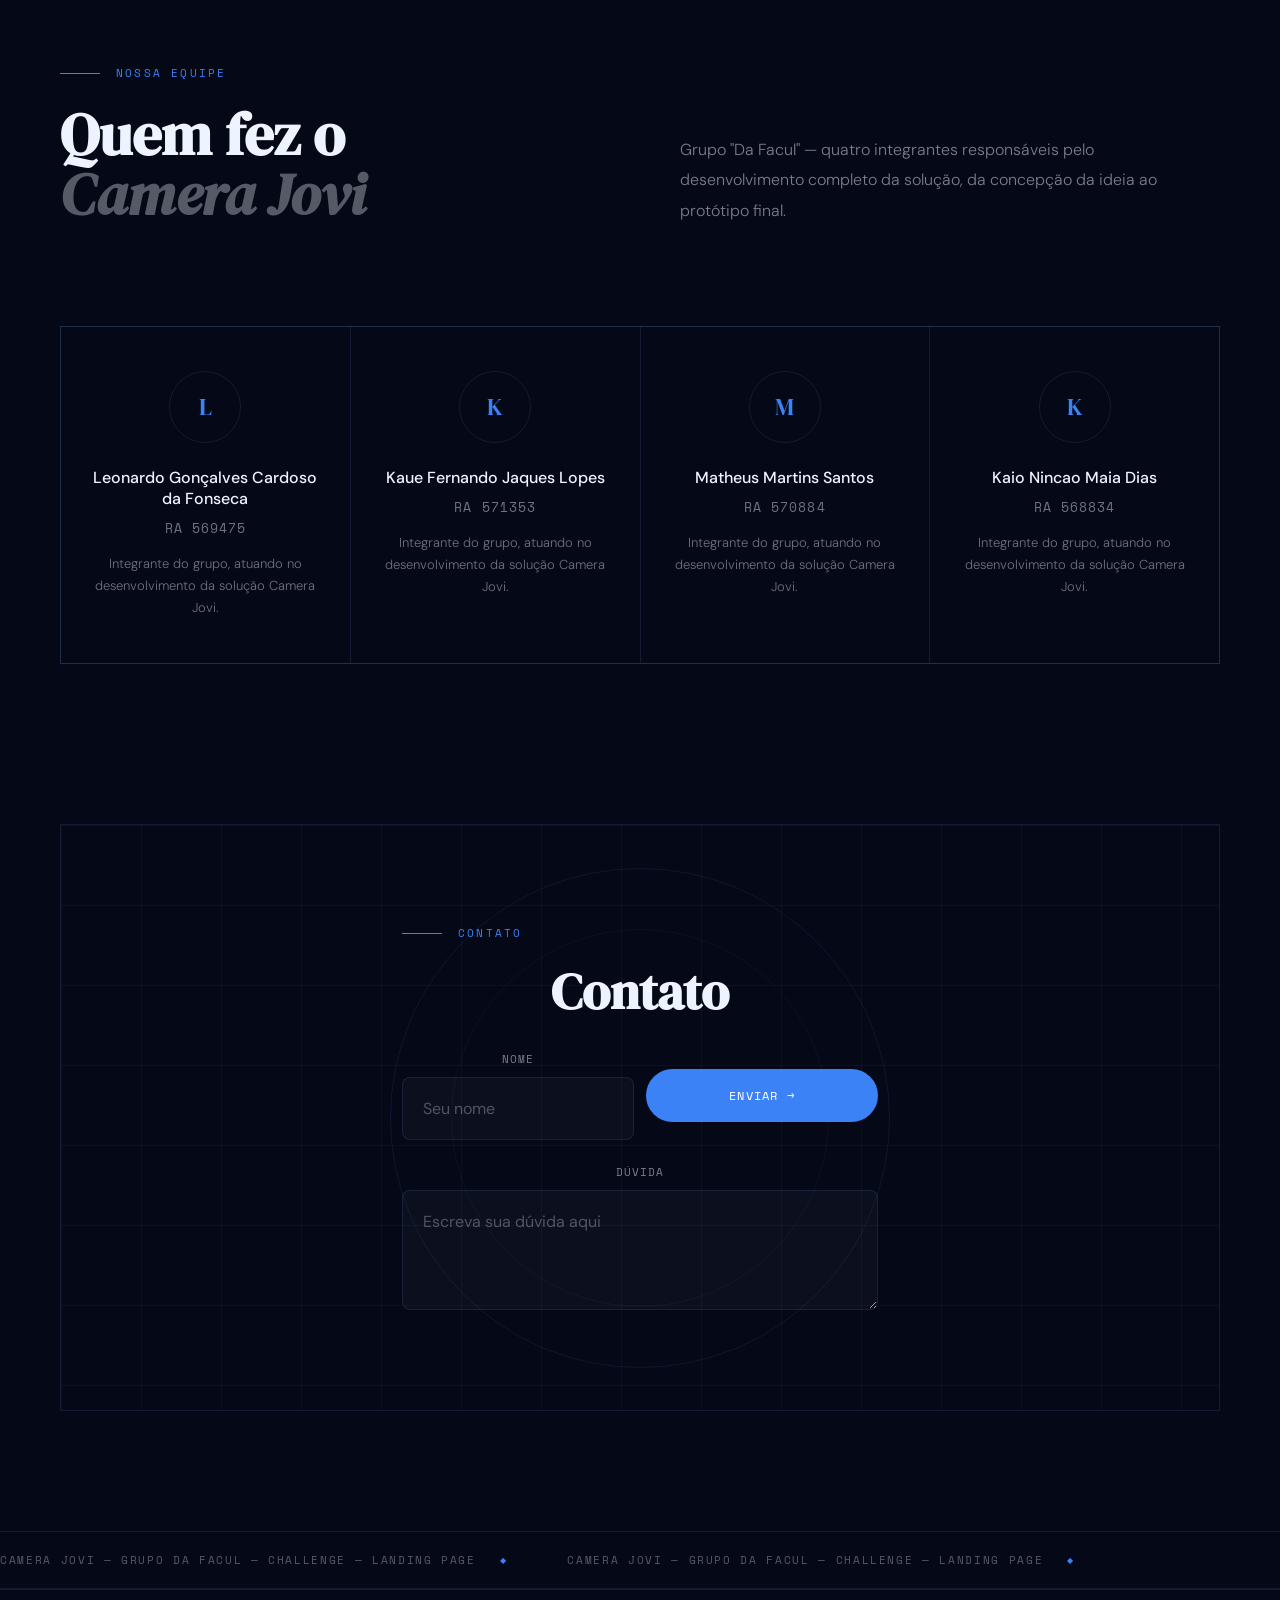
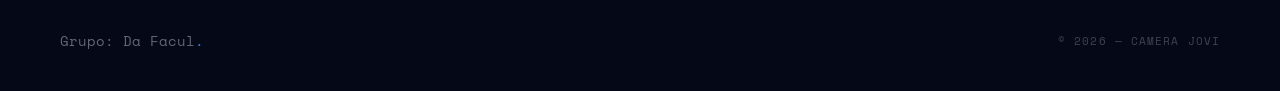
==== commit 8b00b535: "Atualizações Sprint 3" ====
--- a/index.html
+++ b/index.html
@@ -3,7 +3,8 @@
 <head>
 <meta charset="UTF-8">
 <meta name="viewport" content="width=device-width, initial-scale=1.0">
-<title>Camera Jovi</title>
+<title>Camera Jovi — Landing Page</title>
+<meta name="description" content="Camera Jovi: uma experiência de câmera personalizável para o smartphone, desenvolvida pelo grupo Da Facul.">
 <link rel="icon" type="image/png" href="src/imgs/Captura_de_tela_de_2026-05-15_01-30-39-removebg-preview.png">
 
 <link rel="preconnect" href="https://fonts.googleapis.com">
@@ -13,70 +14,70 @@
 
 <body>
 
-<!-- NAV -->
-<nav>
-  <a href="#" class="nav-logo">Grupo: Da Facul<span>.</span></a>
-
-  <ul class="nav-links">
-    <li><a href="#">Início</a></li>
-    <li><a href="#features">Recursos</a></li>
-    <li><a href="#contact">Contato</a></li>
-  </ul>
-
-
-<button class="nav-cta" onclick="window.location.href='src/pages/prototipo.html'">
-  Ver Protótipo
-</button>
-</nav>
-
-
-<section class="hero">
-
-  <div class="hero-grain"></div>
-  <div class="hero-grid-overlay"></div>
-
-  <div class="hero-left">
-
-    <p class="eyebrow">
-      UX/UI Design Premium para Câmera
-    </p>
-
-    <h1 class="hero-title">
-      O Futuro da<br>
-      <em>Experiência</em><br>
-      de Câmera
-    </h1>
-
-    <p class="hero-desc">
-      Uma interface moderna, fluida e intuitiva que transforma a captura em algo sofisticado — projetada para impressionar.
-    </p>
-
-    <div class="hero-actions">
-      <button class="btn-main" onclick="window.location.href='src/pages/prototipo.html'">Ver Protótipo</button>
-      
-    </div>
-
-
-
-  </div>
-
-  <div class="hero-right">
-
-    <div class="hero-bg-circle"></div>
-
-    <div class="phone-frame" onclick="window.location.href='src/pages/prototipo.html'">
-      <img src="src/imgs/Captura_de_tela_de_2026-05-15_00-13-33-removebg-preview.png" alt="Camera UI">
-    </div>
-
-  </div>
-
-</section>
-<hr>
+<header>
+  <!-- NAV -->
+  <nav>
+    <a href="#inicio" class="nav-logo">Grupo: Da Facul<span>.</span></a>
+
+    <ul class="nav-links" id="navLinks">
+      <li><a href="#inicio">Início</a></li>
+      <li><a href="#solucao">A Solução</a></li>
+      <li><a href="#publico-alvo">Público-Alvo</a></li>
+      <li><a href="#galeria">Galeria</a></li>
+      <li><a href="#equipe">Nossa Equipe</a></li>
+      <li><a href="#contato">Contato</a></li>
+    </ul>
+
+    <button class="nav-cta" onclick="window.location.href='src/pages/prototipo.html'">
+      Ver Protótipo
+    </button>
+
+    <button class="nav-toggle" id="navToggle" aria-label="Abrir menu" aria-expanded="false" aria-controls="navLinks">
+      <span></span><span></span><span></span>
+    </button>
+  </nav>
+
+  <!-- HERO -->
+  <section class="hero" id="inicio">
+
+    <div class="hero-grain"></div>
+    <div class="hero-grid-overlay"></div>
+
+    <div class="hero-left">
+
+      <p class="eyebrow">
+        UX/UI Design Premium para Câmera
+      </p>
+
+      <h1 class="hero-title">
+        O Futuro da<br>
+        <em>Experiência</em><br>
+        de Câmera
+      </h1>
+
+      <p class="hero-desc">
+        Uma interface moderna, fluida e intuitiva que transforma a captura em algo sofisticado — projetada para impressionar.
+      </p>
+
+      <div class="hero-actions">
+        <button class="btn-main" onclick="window.location.href='src/pages/prototipo.html'">Ver Protótipo</button>
+      </div>
+
+    </div>
+
+    <div class="hero-right">
+      <div class="hero-bg-circle"></div>
+
+      <div class="phone-frame" onclick="window.location.href='src/pages/prototipo.html'">
+        <img src="src/imgs/Captura_de_tela_de_2026-05-15_00-13-33-removebg-preview.png" alt="Tela inicial do aplicativo Camera Jovi">
+      </div>
+    </div>
+
+  </section>
+</header>
 
 <div class="marquee-section">
-
   <div class="marquee-track">
-
     <div class="marquee-item">Interface Minimalista</div>
     <div class="marquee-item">Controles Inteligentes</div>
     <div class="marquee-item">Animações Premium</div>
@@ -90,258 +91,278 @@
     <div class="marquee-item">UX Otimizada</div>
     <div class="marquee-item">Personalização Inteligente</div>
     <div class="marquee-item">Experiência Fluida</div>
-
   </div>
-
 </div>
-<hr>
-
-<section class="features" id="features">
-
-  <div class="section-header">
-
-    <div>
-      <p class="section-eyebrow">Recursos</p>
-
-      <h2 class="section-title">
-        Criado para uma<br>
-        <em>experiência</em><br>
-        Personalizada
-      </h2>
-    </div>
-
-    <p class="section-desc">
-      Cada detalhe pensado para que capturar o momento perfeito seja rápido, intuitivo e esteticamente refinado.
-    </p>
-
+
+<main>
+
+  <!-- A SOLUÇÃO -->
+  <section class="features" id="solucao" aria-labelledby="solucao-titulo">
+
+    <div class="section-header">
+      <div>
+        <p class="section-eyebrow">A Solução</p>
+        <h2 class="section-title" id="solucao-titulo">
+          O problema que<br>
+          <em>resolvemos</em><br>
+          e como funciona
+        </h2>
+      </div>
+
+      <p class="section-desc">
+        A maioria dos aplicativos de câmera entrega a mesma interface padrão para todo mundo, obrigando o usuário a navegar por menus cheios de funções que ele nunca usa. O Camera Jovi resolve isso deixando cada pessoa montar a própria experiência: o app aprende quais recursos importam para o seu dia a dia e reorganiza a interface em torno deles, tornando a captura mais rápida, intuitiva e esteticamente refinada.
+      </p>
+    </div>
+
+    <div class="features-list">
+
+      <article class="feature-item">
+        <div class="feature-number"><h3>01</h3></div>
+        <div style="display:flex; justify-content:center; align-items:center; gap:60px; flex-wrap:wrap;">
+          <div class="phone-frame">
+            <img src="src/imgs/Captura_de_tela_de_2026-05-15_00-10-04-removebg-preview.png" alt="Tela de escolha de experiência personalizada">
+          </div>
+          <div style="max-width:420px;">
+            <h3 class="feature-name" style="margin-bottom:20px;">Experiência Personalizada</h3>
+            <p class="feature-text">
+              Ao abrir a câmera pela primeira vez, o usuário poderá escolher entre utilizar uma experiência personalizada, adaptada às suas preferências, ou manter o modo padrão do sistema do celular.
+            </p>
+          </div>
+        </div>
+      </article>
+
+      <article class="feature-item">
+        <div class="feature-number"><h3>02</h3></div>
+        <div style="display:flex; justify-content:center; align-items:center; gap:60px; flex-wrap:wrap;">
+          <div class="phone-frame">
+            <img src="src/imgs/Captura_de_tela_de_2026-05-15_00-11-48-removebg-preview.png" alt="Tela de seleção de recursos favoritos">
+          </div>
+          <div style="max-width:420px;">
+            <h3 class="feature-name" style="margin-bottom:20px;">Personalização Inteligente</h3>
+            <p class="feature-text">
+              Após escolher a experiência personalizada, o usuário poderá selecionar quais recursos da câmera fazem mais sentido para o seu dia a dia. A interface permite destacar funções favoritas e adaptar rapidamente o aplicativo ao estilo de uso de cada pessoa.
+            </p>
+          </div>
+        </div>
+      </article>
+
+      <article class="feature-item">
+        <div class="feature-number"><h3>03</h3></div>
+        <div style="display:flex; justify-content:center; align-items:center; gap:60px; flex-wrap:wrap;">
+          <div class="phone-frame">
+            <img src="src/imgs/Captura_de_tela_de_2026-05-15_00-06-44-removebg-preview.png" alt="Tela com recursos marcados em destaque azul">
+          </div>
+          <div style="max-width:420px;">
+            <h3 class="feature-name" style="margin-bottom:20px;">Preferências Aplicadas</h3>
+            <p class="feature-text">
+              O usuário poderá marcar os recursos desejados para compor sua experiência personalizada. Os itens selecionados recebem um destaque em azul, indicando que foram ativados e adicionados à configuração da câmera.
+            </p>
+          </div>
+        </div>
+      </article>
+
+      <article class="feature-item">
+        <div class="feature-number"><h3>04</h3></div>
+        <div style="display:flex; justify-content:center; align-items:center; gap:60px; flex-wrap:wrap;">
+          <div class="phone-frame">
+            <img src="src/imgs/Captura_de_tela_de_2026-05-15_00-13-33-removebg-preview.png" alt="Interface final reorganizada com recursos favoritos">
+          </div>
+          <div style="max-width:420px;">
+            <h3 class="feature-name" style="margin-bottom:20px;">Personalização Aplicada</h3>
+            <p class="feature-text">
+              Com as preferências aplicadas, a interface da câmera é reorganizada para destacar os recursos selecionados pelo usuário, proporcionando uma experiência mais rápida, prática e personalizada no uso diário.
+            </p>
+          </div>
+        </div>
+      </article>
+
+      <article class="feature-item" style="grid-column: span 2;">
+        <div class="feature-number"><h3>05</h3></div>
+        <div style="display:flex; justify-content:center; align-items:center; gap:60px; flex-wrap:wrap;">
+          <div class="phone-frame">
+            <img src="src/imgs/Captura_de_tela_de_2026-05-15_00-35-50-removebg-preview.png" alt="Tela de edição das preferências salvas">
+          </div>
+          <div style="max-width:1000px;">
+            <h3 class="feature-name" style="margin-bottom:20px;">Editar Personalização</h3>
+            <p class="feature-text">
+              Caso queira alterar suas preferências futuramente, o usuário poderá acessar a opção "Mais" dentro da interface da câmera e selecionar o botão "Editar", modificando os recursos escolhidos de forma rápida e prática.
+            </p>
+          </div>
+        </div>
+      </article>
+
+    </div>
+  </section>
+
+  <!-- PÚBLICO-ALVO -->
+  <section class="audience" id="publico-alvo" aria-labelledby="publico-titulo">
+
+    <div class="section-header">
+      <div>
+        <p class="section-eyebrow">Público-Alvo</p>
+        <h2 class="section-title" id="publico-titulo">
+          Para quem é<br>
+          o <em>Camera Jovi</em>
+        </h2>
+      </div>
+
+      <p class="section-desc">
+        A solução foi pensada para pessoas que usam a câmera do celular diariamente e querem uma interface que se adapte a elas — e não o contrário.
+      </p>
+    </div>
+
+    <div class="audience-grid">
+      <article class="audience-card">
+        <h3>Criadores de Conteúdo</h3>
+        <p>Usuários que gravam vídeos e fotos com frequência para redes sociais e precisam de acesso rápido a modos e ajustes específicos, sem perder tempo navegando em menus genéricos.</p>
+      </article>
+
+      <article class="audience-card">
+        <h3>Usuários do Dia a Dia</h3>
+        <p>Pessoas que usam a câmera para registrar o cotidiano e preferem uma experiência simples, com apenas os recursos que realmente utilizam em destaque.</p>
+      </article>
+
+      <article class="audience-card">
+        <h3>Entusiastas de Fotografia Mobile</h3>
+        <p>Usuários mais avançados que querem controle fino sobre a câmera e valorizam uma interface que possa ser configurada de acordo com seu fluxo de trabalho.</p>
+      </article>
+    </div>
+  </section>
+
+  <!-- GALERIA -->
+  <section class="gallery" id="galeria" aria-labelledby="galeria-titulo">
+
+    <div class="section-header">
+      <div>
+        <p class="section-eyebrow">Galeria</p>
+        <h2 class="section-title" id="galeria-titulo">
+          Veja a<br>
+          <em>solução</em><br>
+          em ação
+        </h2>
+      </div>
+
+      <p class="section-desc">
+        Capturas de tela do protótipo mostrando o passo a passo da experiência personalizada, do primeiro acesso à interface final adaptada ao usuário.
+      </p>
+    </div>
+
+    <div class="gallery-grid">
+      <figure class="gallery-item">
+        <img src="src/imgs/Captura_de_tela_de_2026-05-15_00-10-04-removebg-preview.png" alt="Tela de escolha de experiência personalizada">
+        <figcaption>Escolha da experiência</figcaption>
+      </figure>
+
+      <figure class="gallery-item">
+        <img src="src/imgs/Captura_de_tela_de_2026-05-15_00-11-48-removebg-preview.png" alt="Tela de seleção de recursos favoritos">
+        <figcaption>Seleção de recursos</figcaption>
+      </figure>
+
+      <figure class="gallery-item">
+        <img src="src/imgs/Captura_de_tela_de_2026-05-15_00-06-44-removebg-preview.png" alt="Tela com recursos marcados em destaque azul">
+        <figcaption>Preferências aplicadas</figcaption>
+      </figure>
+
+      <figure class="gallery-item">
+        <img src="src/imgs/Captura_de_tela_de_2026-05-15_00-35-50-removebg-preview.png" alt="Tela de edição das preferências salvas">
+        <figcaption>Edição de preferências</figcaption>
+      </figure>
+    </div>
+  </section>
+
+  <!-- NOSSA EQUIPE -->
+  <section class="team" id="equipe" aria-labelledby="equipe-titulo">
+
+    <div class="section-header">
+      <div>
+        <p class="section-eyebrow">Nossa Equipe</p>
+        <h2 class="section-title" id="equipe-titulo">
+          Quem fez o<br>
+          <em>Camera Jovi</em>
+        </h2>
+      </div>
+
+      <p class="section-desc">
+        Grupo "Da Facul" — quatro integrantes responsáveis pelo desenvolvimento completo da solução, da concepção da ideia ao protótipo final.
+      </p>
+    </div>
+
+    <div class="team-grid">
+      <article class="team-card">
+        <div class="team-avatar">L</div>
+        <h3>Leonardo Gonçalves Cardoso da Fonseca</h3>
+        <p class="team-role">RA 569475</p>
+        <p>Integrante do grupo, atuando no desenvolvimento da solução Camera Jovi.</p>
+      </article>
+
+      <article class="team-card">
+        <div class="team-avatar">K</div>
+        <h3>Kaue Fernando Jaques Lopes</h3>
+        <p class="team-role">RA 571353</p>
+        <p>Integrante do grupo, atuando no desenvolvimento da solução Camera Jovi.</p>
+      </article>
+
+      <article class="team-card">
+        <div class="team-avatar">M</div>
+        <h3>Matheus Martins Santos</h3>
+        <p class="team-role">RA 570884</p>
+        <p>Integrante do grupo, atuando no desenvolvimento da solução Camera Jovi.</p>
+      </article>
+
+      <article class="team-card">
+        <div class="team-avatar">K</div>
+        <h3>Kaio Nincao Maia Dias</h3>
+        <p class="team-role">RA 568834</p>
+        <p>Integrante do grupo, atuando no desenvolvimento da solução Camera Jovi.</p>
+      </article>
+    </div>
+  </section>
+
+  <!-- CONTATO -->
+  <section class="cta" id="contato" aria-labelledby="contato-titulo">
+    <div class="cta-inner">
+      <div class="cta-left" style="position:relative; overflow:hidden; border-right:none;">
+        <div class="hero-bg-circle"></div>
+        <div class="hero-grid-overlay"></div>
+
+        <div style="position:relative; z-index:2;">
+          <p class="section-eyebrow">Contato</p>
+
+          <h2 class="cta-title" id="contato-titulo">
+            Contato
+          </h2>
+
+          <form class="contact-form" onsubmit="return enviarContato(event)">
+            <div class="form-row">
+              <div class="form-group">
+                <label for="contato-nome">Nome</label>
+                <input type="text" id="contato-nome" name="nome" placeholder="Seu nome" required>
+              </div>
+
+              <button type="submit" class="btn-main form-submit">Enviar</button>
+            </div>
+
+            <div class="form-group">
+              <label for="contato-duvida">Dúvida</label>
+              <textarea id="contato-duvida" name="duvida" placeholder="Escreva sua dúvida aqui" required></textarea>
+            </div>
+          </form>
+        </div>
+      </div>
+    </div>
+  </section>
+
+</main>
+
+<div class="marquee-section">
+  <div class="marquee-track">
+    <div class="marquee-item">Camera Jovi — Grupo Da Facul — Challenge — Landing Page</div>
+    <div class="marquee-item">Camera Jovi — Grupo Da Facul — Challenge — Landing Page</div>
   </div>
-<hr>
-  <div class="features-list">
-
-    <div class="feature-item">
-      <div class="feature-number"><h1>01</h1></div>
-
-    
-        <div style="
-            display:flex;
-            justify-content:center;
-            align-items:center;
-            gap:60px;
-            flex-wrap:wrap;
-        ">
-
-            <div class="phone-frame">
-                <img src="src/imgs/Captura_de_tela_de_2026-05-15_00-10-04-removebg-preview.png" alt="Camera UI">
-            </div>
-
-            <div style="
-                max-width:420px;
-            ">
-                <h3 class="feature-name" style="margin-bottom:20px;">
-                    Experiência Personalizada
-                </h3>
-
-                <p class="feature-text">
-                    Ao abrir a câmera pela primeira vez, o usuário poderá escolher entre utilizar uma experiência personalizada, adaptada às suas preferências, ou manter o modo padrão do sistema do celular.
-                </div>
-    
-            </div>
-          
-    
-        </div>
-    
-        <div class="feature-item">
-            <div class="feature-number"><h1>02</h1></div>
-    
-        
-            <div style="
-                display:flex;
-                justify-content:center;
-                align-items:center;
-                gap:60px;
-                flex-wrap:wrap;
-            ">
-    
-                <div class="phone-frame">
-                    <img src="src/imgs/Captura_de_tela_de_2026-05-15_00-11-48-removebg-preview.png" alt="Camera UI">
-                </div>
-    
-                <div style="
-                    max-width:420px;
-                ">
-                    <h3 class="feature-name" style="margin-bottom:20px;">
-                        Personalização Inteligente
-                    </h3>
-    
-                    <p class="feature-text">
-                       Após escolher a experiência personalizada, o usuário poderá selecionar quais recursos da câmera fazem mais sentido para o seu dia a dia. A interface permite destacar funções favoritas e adaptar rapidamente o aplicativo ao estilo de uso de cada pessoa, tornando a navegação mais prática, rápida e intuitiva.
-                    </p>
-                </div>
-    
-            </div>
-        </div>
-                </p>
-
-  </div>
-  <div class="features-list">
-
-    <div class="feature-item">
-      <div class="feature-number"><h1>03</h1></div>
-
-    
-        <div style="
-            display:flex;
-            justify-content:center;
-            align-items:center;
-            gap:60px;
-            flex-wrap:wrap;
-        ">
-
-            <div class="phone-frame">
-                <img src="src/imgs/Captura_de_tela_de_2026-05-15_00-06-44-removebg-preview.png" alt="Camera UI">
-            </div>
-
-            <div style="
-                max-width:420px;
-            ">
-                <h3 class="feature-name" style="margin-bottom:20px;">
-                    Preferências Aplicadas
-                </h3>
-
-                <p class="feature-text">
-                   O usuário poderá marcar os recursos desejados para compor sua experiência personalizada. Os itens selecionados recebem um destaque em azul, indicando que foram ativados e adicionados à configuração da câmera.zada, adaptada às suas preferências, ou manter o modo padrão do sistema do celular.
-                </div>
-    
-            </div>
-          
-    
-        </div>
-    
-        <div class="feature-item">
-            <div class="feature-number"><h1>04</h1></div>
-    
-        
-            <div style="
-                display:flex;
-                justify-content:center;
-                align-items:center;
-                gap:60px;
-                flex-wrap:wrap;
-            ">
-    
-                <div class="phone-frame">
-                    <img src="src/imgs/Captura_de_tela_de_2026-05-15_00-13-33-removebg-preview.png" alt="Camera UI">
-                </div>
-    
-                <div style="
-                    max-width:420px;
-                ">
-                    <h3 class="feature-name" style="margin-bottom:20px;">
-                        Personalização Aplicada
-                    </h3>
-    
-                    <p class="feature-text">
-                        Com as preferências aplicadas, a interface da câmera é reorganizada para destacar os recursos selecionados pelo usuário. Os modos favoritos ficam mais acessíveis dentro da navegação, proporcionando uma experiência mais rápida, prática e personalizada no uso diário.
-                    </p>
-                </div>
-    
-            </div>
-        </div>
-    
-  </div>
-<div class="features-list">
-
-  <div class="feature-item" style="grid-column: span 2;">
-    <div class="feature-number"><h1>05</h1></div>
-
-    <div style="
-        display:flex;
-        justify-content:center;
-        align-items:center;
-        gap:60px;
-        flex-wrap:wrap;
-    ">
-        <div class="phone-frame">
-            <img src="src/imgs/Captura_de_tela_de_2026-05-15_00-35-50-removebg-preview.png" alt="Camera UI">
-        </div>
-        <div style="max-width:1000px;">
-            <h3 class="feature-name" style="margin-bottom:20px;">
-                Editar Personalização
-            </h3>
-
-            <p class="feature-text">
-                Caso queira alterar suas preferências futuramente, o usuário poderá acessar a opção “Mais” dentro da interface da câmera e selecionar o botão “Editar”. Assim, será possível modificar os recursos escolhidos anteriormente de forma rápida e prática.
-            </p>
-        </div>
-
-        
-
-    </div>
-
-  </div>
-
-</div>
-    
-        
-    
-  </div>
-<hr>
-</section>
-
-
-<section class="cta" id="contact">
-
-  <div class="cta-inner">
-
-    <div class="cta-left" style="
-      position:relative;
-      overflow:hidden;
-      border-right:none;
-    ">
-        <div class="hero-bg-circle"></div>
-
-      <div class="hero-grid-overlay"></div>
-
-      <div style="position:relative; z-index:2;">
-
-        <p class="section-eyebrow">Contato</p>
-
-        <h2 class="cta-title">
-          Gostou da experiência<br>
-          <em>desenvolvida?</em>
-        </h2>
-
-        <p class="cta-text" style="max-width:700px;">
-          Caso queira desenvolver um site moderno, interativo e com uma experiência premium semelhante a este projeto, entre em contato para conversarmos sobre a sua ideia.
-        </p>
-
-        <button class="btn-main"
-            onclick="window.open('https://wa.me/5511969315562?text=Olá,%20gostaria%20de%20desenvolver%20um%20site.', '_blank')">
-
-            Entrar em Contato
-        </button>
-
-      </div>
-
-    </div>
-
-  </div>
-
-</section>
-<div class="marquee-section">
-
-  <div class="marquee-track">
-
-    <div class="marquee-item">[base64]</div>
-    <div class="marquee-item">[base64]</div>
-
-  </div>
-
 </div>
 
 <!-- FOOTER -->
 <footer>
-
   <span class="footer-logo">
     Grupo: Da Facul<span>.</span>
   </span>
@@ -349,8 +370,40 @@
   <span class="footer-copy">
     © 2026 — Camera Jovi
   </span>
-
 </footer>
+
+<script>
+  const navToggle = document.getElementById('navToggle');
+  const navLinks = document.getElementById('navLinks');
+
+  navToggle.addEventListener('click', () => {
+    const isOpen = navLinks.classList.toggle('is-open');
+    navToggle.classList.toggle('is-active', isOpen);
+    navToggle.setAttribute('aria-expanded', isOpen);
+  });
+
+  navLinks.querySelectorAll('a').forEach(link => {
+    link.addEventListener('click', () => {
+      navLinks.classList.remove('is-open');
+      navToggle.classList.remove('is-active');
+      navToggle.setAttribute('aria-expanded', 'false');
+    });
+  });
+
+  function enviarContato(event){
+    event.preventDefault();
+
+    const nome = document.getElementById('contato-nome').value.trim();
+    const duvida = document.getElementById('contato-duvida').value.trim();
+
+    const mensagem = `Olá, meu nome é ${nome}. Minha dúvida é: ${duvida}`;
+    const url = `https://wa.me/5511969315562?text=${encodeURIComponent(mensagem)}`;
+
+    window.open(url, '_blank');
+
+    return false;
+  }
+</script>
 
 </body>
 </html>
--- a/src/css/style.css
+++ b/src/css/style.css
@@ -111,6 +111,44 @@
   transform:translateY(-2px);
 }
 
+/* MENU MOBILE (HAMBURGUER) */
+
+.nav-toggle{
+  display:none;
+  flex-direction:column;
+  justify-content:center;
+  gap:5px;
+
+  width:38px;
+  height:38px;
+
+  background:none;
+  border:1px solid var(--border);
+  border-radius:8px;
+
+  cursor:pointer;
+  z-index:200;
+}
+
+.nav-toggle span{
+  display:block;
+  width:18px;
+  height:2px;
+  margin:0 auto;
+  background:var(--white);
+  transition:.3s;
+}
+
+.nav-toggle.is-active span:nth-child(1){
+  transform:translateY(7px) rotate(45deg);
+}
+.nav-toggle.is-active span:nth-child(2){
+  opacity:0;
+}
+.nav-toggle.is-active span:nth-child(3){
+  transform:translateY(-7px) rotate(-45deg);
+}
+
 /* HERO */
 
 .hero{
@@ -545,6 +583,11 @@
 .cta-left{
   padding:100px 80px;
   border-right:1px solid var(--border);
+
+  display:flex;
+  flex-direction:column;
+  align-items:center;
+  text-align:center;
 }
 
 .cta-title{
@@ -625,6 +668,102 @@
   border-top:1px solid var(--border);
 }
 
+/* FORMULÁRIO DE CONTATO */
+
+.contact-form{
+  display:flex;
+  flex-direction:column;
+  align-items:center;
+  gap:24px;
+
+  max-width:520px;
+  width:100%;
+  margin:0 auto;
+
+  position:relative;
+  z-index:2;
+}
+
+.form-row{
+  display:grid;
+  grid-template-columns:repeat(2,1fr);
+  gap:12px;
+
+  width:100%;
+  align-items:stretch;
+}
+
+.form-row .form-group{
+  grid-column:auto;
+  min-width:0;
+}
+
+.form-row .form-submit{
+  grid-column:auto;
+
+  width:100%;
+  min-width:0;
+  padding:18px 0;
+  text-align:center;
+  box-sizing:border-box;
+}
+
+.form-group{
+  display:flex;
+  flex-direction:column;
+  align-items:center;
+  gap:10px;
+
+  width:100%;
+}
+
+.form-group label{
+  font-family:var(--font-mono);
+  font-size:11px;
+  letter-spacing:.1em;
+  text-transform:uppercase;
+  color:rgba(238,244,255,.5);
+}
+
+.form-group input,
+.form-group textarea{
+  font-family:var(--font-body);
+  font-size:16px;
+  color:var(--white);
+
+  width:100%;
+
+  background:rgba(255,255,255,.03);
+  border:1px solid var(--border);
+  border-radius:8px;
+
+  padding:20px 20px;
+
+  resize:vertical;
+
+  transition:.25s;
+}
+
+.form-group textarea{
+  min-height:120px;
+}
+
+.form-group input::placeholder,
+.form-group textarea::placeholder{
+  color:rgba(238,244,255,.3);
+}
+
+.form-group input:focus,
+.form-group textarea:focus{
+  outline:none;
+  border-color:var(--accent);
+  background:rgba(59,130,246,.05);
+}
+
+.form-submit{
+  align-self:center;
+}
+
 .cta-mono{
   font-family:var(--font-mono);
   font-size:11px;
@@ -635,6 +774,141 @@
   color:rgba(238,244,255,.3);
 }
 
+/* PÚBLICO-ALVO */
+
+.audience{
+  padding:160px 60px;
+  border-top:1px solid var(--border);
+}
+
+.audience-grid{
+  display:grid;
+  grid-template-columns:repeat(3,1fr);
+  gap:1px;
+  background:var(--border);
+  border:1px solid var(--border);
+}
+
+.audience-card{
+  background:var(--black);
+  padding:48px 40px;
+}
+
+.audience-card h3{
+  font-family:var(--font-display);
+  font-size:26px;
+  margin-bottom:16px;
+  font-weight:400;
+}
+
+.audience-card p{
+  font-size:15px;
+  line-height:1.85;
+  color:rgba(238,244,255,.5);
+}
+
+/* GALERIA */
+
+.gallery{
+  padding:160px 60px;
+  border-top:1px solid var(--border);
+}
+
+.gallery-grid{
+  display:grid;
+  grid-template-columns:repeat(4,1fr);
+  gap:24px;
+}
+
+.gallery-item{
+  border:1px solid var(--border);
+  overflow:hidden;
+  background:#0f172a;
+}
+
+.gallery-item img{
+  width:100%;
+  height:320px;
+  object-fit:cover;
+  object-position:top center;
+  display:block;
+  transition:.4s;
+}
+
+.gallery-item:hover img{
+  transform:scale(1.05);
+}
+
+.gallery-item figcaption{
+  padding:16px 18px;
+  font-family:var(--font-mono);
+  font-size:11px;
+  letter-spacing:.08em;
+  text-transform:uppercase;
+  color:rgba(238,244,255,.5);
+  border-top:1px solid var(--border);
+}
+
+/* NOSSA EQUIPE */
+
+.team{
+  padding:160px 60px;
+  border-top:1px solid var(--border);
+}
+
+.team-grid{
+  display:grid;
+  grid-template-columns:repeat(4,1fr);
+  gap:1px;
+  background:var(--border);
+  border:1px solid var(--border);
+}
+
+.team-card{
+  background:var(--black);
+  padding:44px 32px;
+  text-align:center;
+}
+
+.team-avatar{
+  width:72px;
+  height:72px;
+  margin:0 auto 24px;
+
+  border-radius:50%;
+  border:1px solid var(--border);
+
+  display:flex;
+  align-items:center;
+  justify-content:center;
+
+  font-family:var(--font-display);
+  font-size:24px;
+  color:var(--accent);
+}
+
+.team-card h3{
+  font-size:16px;
+  font-weight:500;
+  margin-bottom:8px;
+  color:var(--white);
+}
+
+.team-role{
+  font-family:var(--font-mono);
+  font-size:11px;
+  letter-spacing:.08em;
+  text-transform:uppercase;
+  color:var(--accent);
+  margin-bottom:14px;
+}
+
+.team-card p{
+  font-size:13px;
+  line-height:1.7;
+  color:rgba(238,244,255,.45);
+}
+
 /* FOOTER */
 
 footer{
@@ -670,43 +944,151 @@
 
 /* RESPONSIVO */
 
-@media(max-width:1000px){
+/* ---- TABLET (≤1024px) ---- */
+@media(max-width:1024px){
 
   nav{
-    padding:24px 30px;
+    padding:20px 24px;
+  }
+
+  .nav-logo{
+    font-size:14px;
+  }
+
+  .nav-toggle{
+    display:flex;
+    flex-shrink:0;
   }
 
   .nav-links{
+    position:fixed;
+    top:0;
+    right:0;
+    height:100vh;
+    width:min(320px,80vw);
+
+    flex-direction:column;
+    justify-content:center;
+    gap:32px;
+
+    background:rgba(5,8,22,0.97);
+    backdrop-filter:blur(20px);
+    border-left:1px solid var(--border);
+
+    transform:translateX(100%);
+    transition:transform .35s ease;
+    z-index:150;
+  }
+
+  .nav-links.is-open{
+    transform:translateX(0);
+  }
+
+  .nav-links a{
+    font-size:16px;
+  }
+
+  .nav-cta{
     display:none;
   }
 
   .hero{
     grid-template-columns:1fr;
+    min-height:auto;
+    padding-top:88px;
   }
 
   .hero-right{
-    display:none;
+    order:-1;
+    padding:50px 30px 10px;
+    border-left:none;
+    min-height:380px;
+  }
+
+  .hero-bg-circle{
+    width:340px;
+    height:340px;
+  }
+
+  .hero-bg-circle::before{
+    inset:40px;
+  }
+
+  .phone-frame{
+    width:200px;
+    height:420px;
+    border-radius:36px;
   }
 
   .hero-left{
-    padding:60px 30px;
+    padding:50px 30px 60px;
+    text-align:center;
+    align-items:center;
+  }
+
+  .eyebrow{
+    justify-content:center;
+  }
+
+  .hero-desc{
+    max-width:480px;
+    margin-left:auto;
+    margin-right:auto;
+  }
+
+  .hero-actions{
+    justify-content:center;
+  }
+
+  .hero-metrics{
+    grid-template-columns:repeat(3,1fr);
+    margin-top:56px;
+  }
+
+  .metric-value{
+    font-size:34px;
   }
 
   .section-header{
     grid-template-columns:1fr;
-    gap:24px;
-  }
-
-  .features{
-    padding:100px 30px;
+    gap:20px;
+    margin-bottom:64px;
+  }
+
+  .features,
+  .audience,
+  .gallery,
+  .team{
+    padding:90px 30px;
   }
 
   .features-list{
     grid-template-columns:1fr;
   }
 
+  .feature-item{
+    padding:40px 30px;
+  }
+
   .feature-item:nth-child(odd){
     border-right:none;
+  }
+
+  .feature-item > div{
+    gap:32px !important;
+  }
+
+  .audience-grid,
+  .team-grid{
+    grid-template-columns:repeat(2,1fr);
+  }
+
+  .gallery-grid{
+    grid-template-columns:repeat(2,1fr);
+  }
+
+  .gallery-item img{
+    height:240px;
   }
 
   .cta{
@@ -735,17 +1117,223 @@
   }
 }
 
-@media(max-width:600px){
+/* ---- MOBILE (≤640px) ---- */
+@media(max-width:640px){
+
+  nav{
+    padding:16px 18px;
+  }
+
+  .nav-logo{
+    font-size:13px;
+  }
+
+  .hero{
+    padding-top:76px;
+  }
+
+  .hero-right{
+    min-height:320px;
+    padding:40px 20px 0;
+  }
+
+  .hero-bg-circle{
+    width:260px;
+    height:260px;
+  }
+
+  .phone-frame{
+    width:170px;
+    height:360px;
+    border-radius:28px;
+  }
+
+  .hero-left{
+    padding:36px 20px 48px;
+  }
+
+  .eyebrow{
+    font-size:10px;
+    gap:10px;
+    margin-bottom:24px;
+  }
+
+  .hero-title{
+    font-size:clamp(34px,10vw,48px);
+    margin-bottom:24px;
+  }
+
+  .hero-desc{
+    font-size:15px;
+    max-width:100%;
+    margin-bottom:36px;
+  }
+
+  .hero-actions .btn-main{
+    width:100%;
+    text-align:center;
+  }
 
   .hero-metrics{
     grid-template-columns:1fr;
-    gap:24px;
+    gap:20px;
+    margin-top:44px;
+    padding-top:28px;
+  }
+
+  .metric{
+    padding-right:0;
+    text-align:left;
   }
 
   .metric + .metric{
     border-left:none;
     padding-left:0;
     border-top:1px solid var(--border);
-    padding-top:24px;
-  }
-}
+    padding-top:20px;
+  }
+
+  .metric-value{
+    font-size:30px;
+  }
+
+  .section-eyebrow{
+    font-size:10px;
+    margin-bottom:16px;
+  }
+
+  .section-title{
+    font-size:clamp(30px,9vw,40px);
+  }
+
+  .section-desc{
+    font-size:14px;
+  }
+
+  .features,
+  .audience,
+  .gallery,
+  .team{
+    padding:56px 18px;
+  }
+
+  .section-header{
+    margin-bottom:40px;
+  }
+
+  .audience-grid,
+  .team-grid,
+  .gallery-grid{
+    grid-template-columns:1fr;
+  }
+
+  .feature-item{
+    padding:32px 18px;
+  }
+
+  .feature-item + .feature-item{
+    border-top:1px solid var(--border);
+  }
+
+  .feature-item > div{
+    flex-direction:column;
+    gap:20px !important;
+    text-align:center;
+    align-items:center !important;
+  }
+
+  .feature-item > div > div[style*="max-width"]{
+    max-width:100% !important;
+  }
+
+  .feature-number{
+    margin-bottom:20px;
+    text-align:center;
+  }
+
+  .feature-name{
+    font-size:22px;
+  }
+
+  .feature-text{
+    font-size:14px;
+  }
+
+  .audience-card,
+  .team-card{
+    padding:32px 24px;
+  }
+
+  .gallery-item img{
+    height:220px;
+  }
+
+  .team-avatar{
+    width:60px;
+    height:60px;
+    font-size:20px;
+    margin-bottom:18px;
+  }
+
+  .cta-left,
+  .cta-right{
+    padding:44px 20px;
+  }
+
+  .cta-title{
+    font-size:clamp(30px,9vw,40px);
+  }
+
+  .cta-text{
+    font-size:14px;
+  }
+
+  .form-row{
+    grid-template-columns:1fr;
+  }
+
+  .form-row .form-group,
+  .form-row .form-submit{
+    grid-column:span 1;
+  }
+
+  .marquee-item{
+    font-size:10px;
+    gap:16px;
+  }
+
+  .marquee-track{
+    gap:36px;
+  }
+
+  footer{
+    padding:24px 18px;
+  }
+}
+
+/* ---- MOBILE PEQUENO (≤400px) ---- */
+@media(max-width:400px){
+
+  .phone-frame{
+    width:150px;
+    height:320px;
+  }
+
+  .hero-bg-circle{
+    width:220px;
+    height:220px;
+  }
+
+  .hero-title{
+    font-size:clamp(30px,11vw,40px);
+  }
+
+  .btn-main{
+    padding:16px 28px;
+    font-size:11px;
+  }
+
+  .gallery-item img{
+    height:190px;
+  }
+}
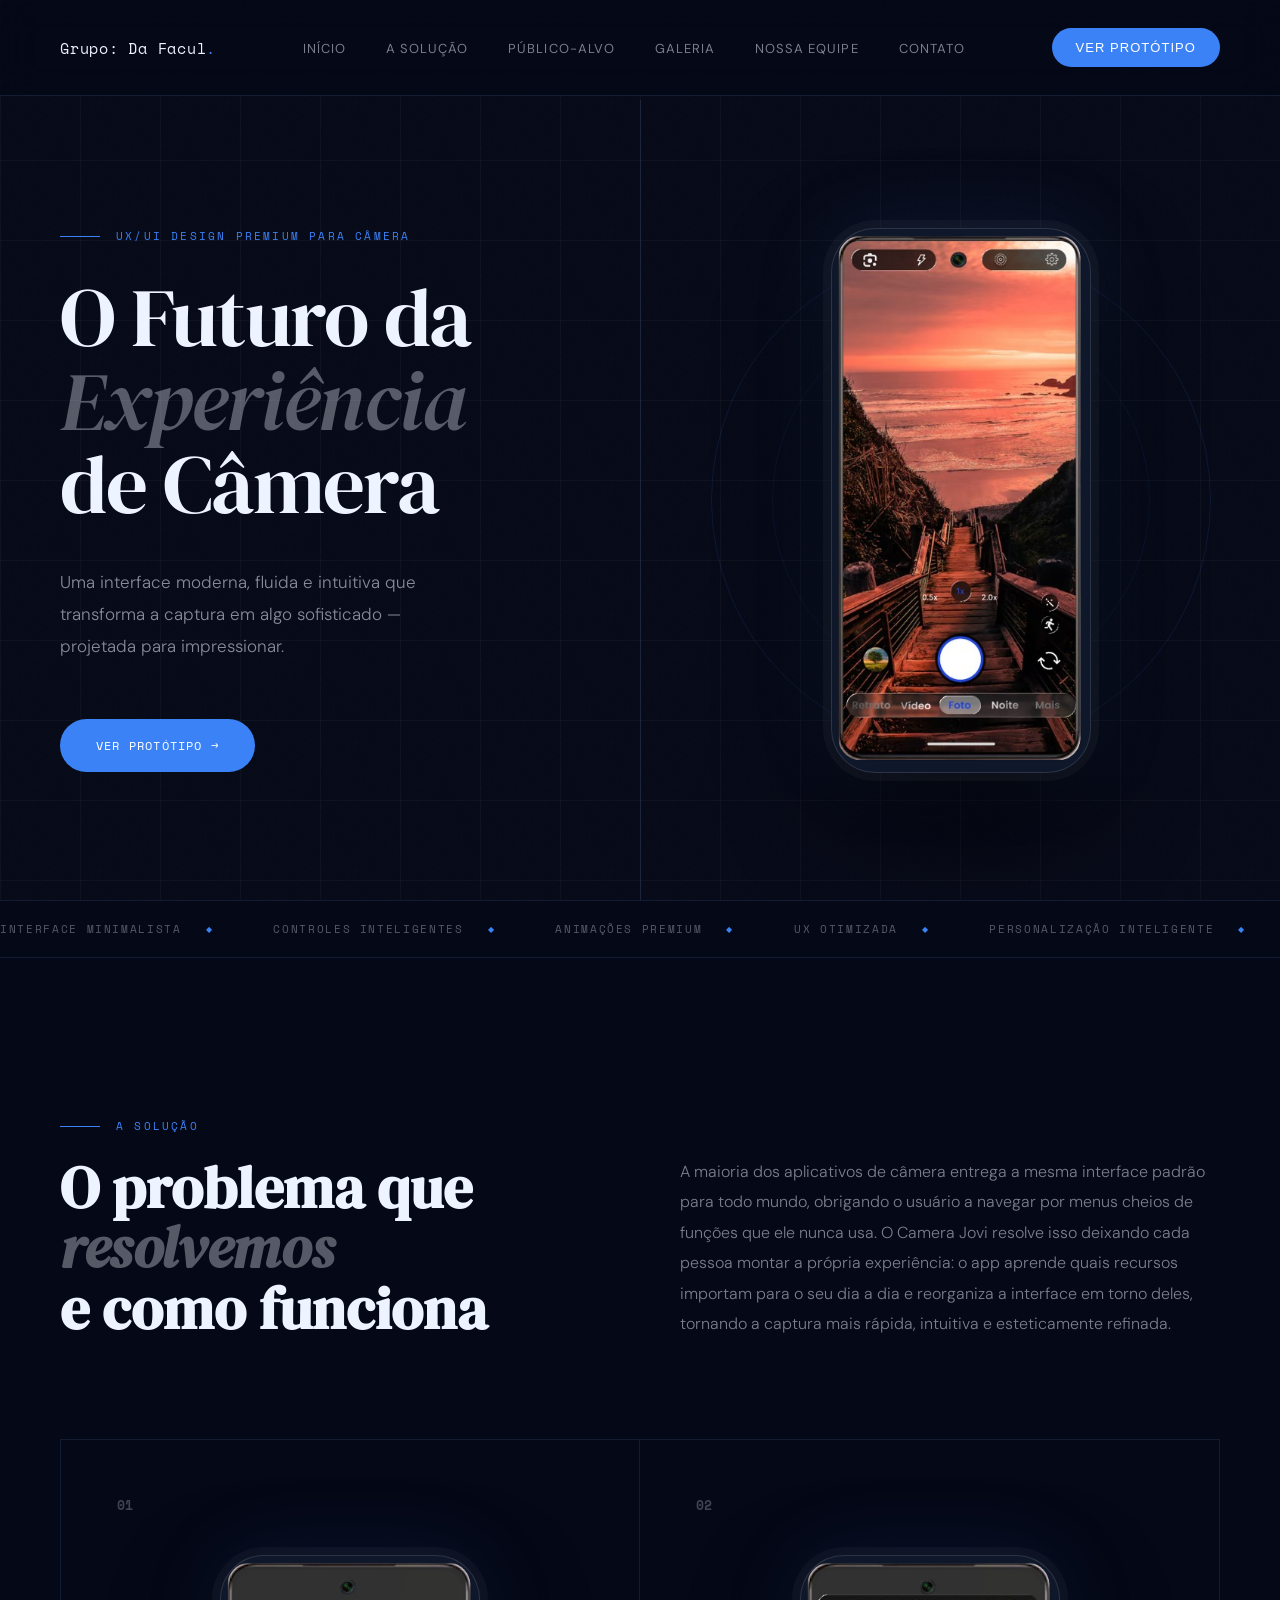
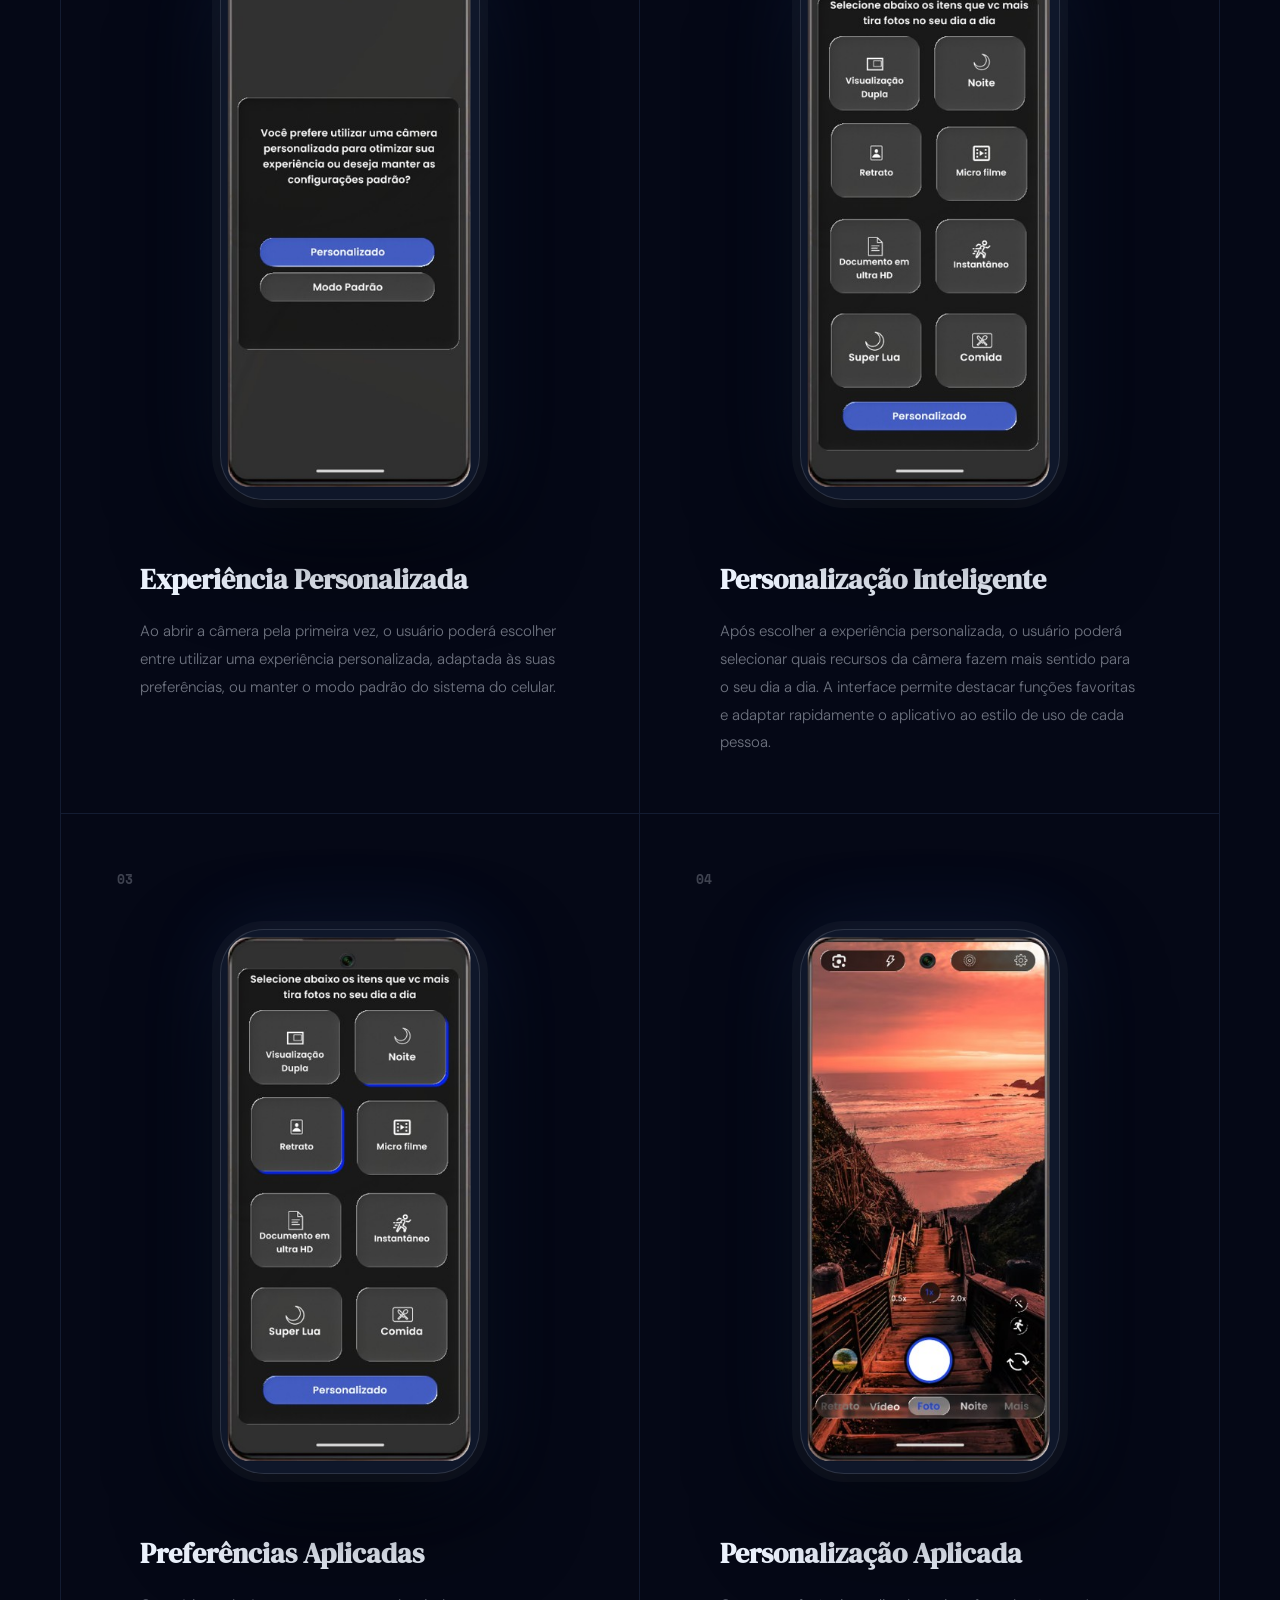
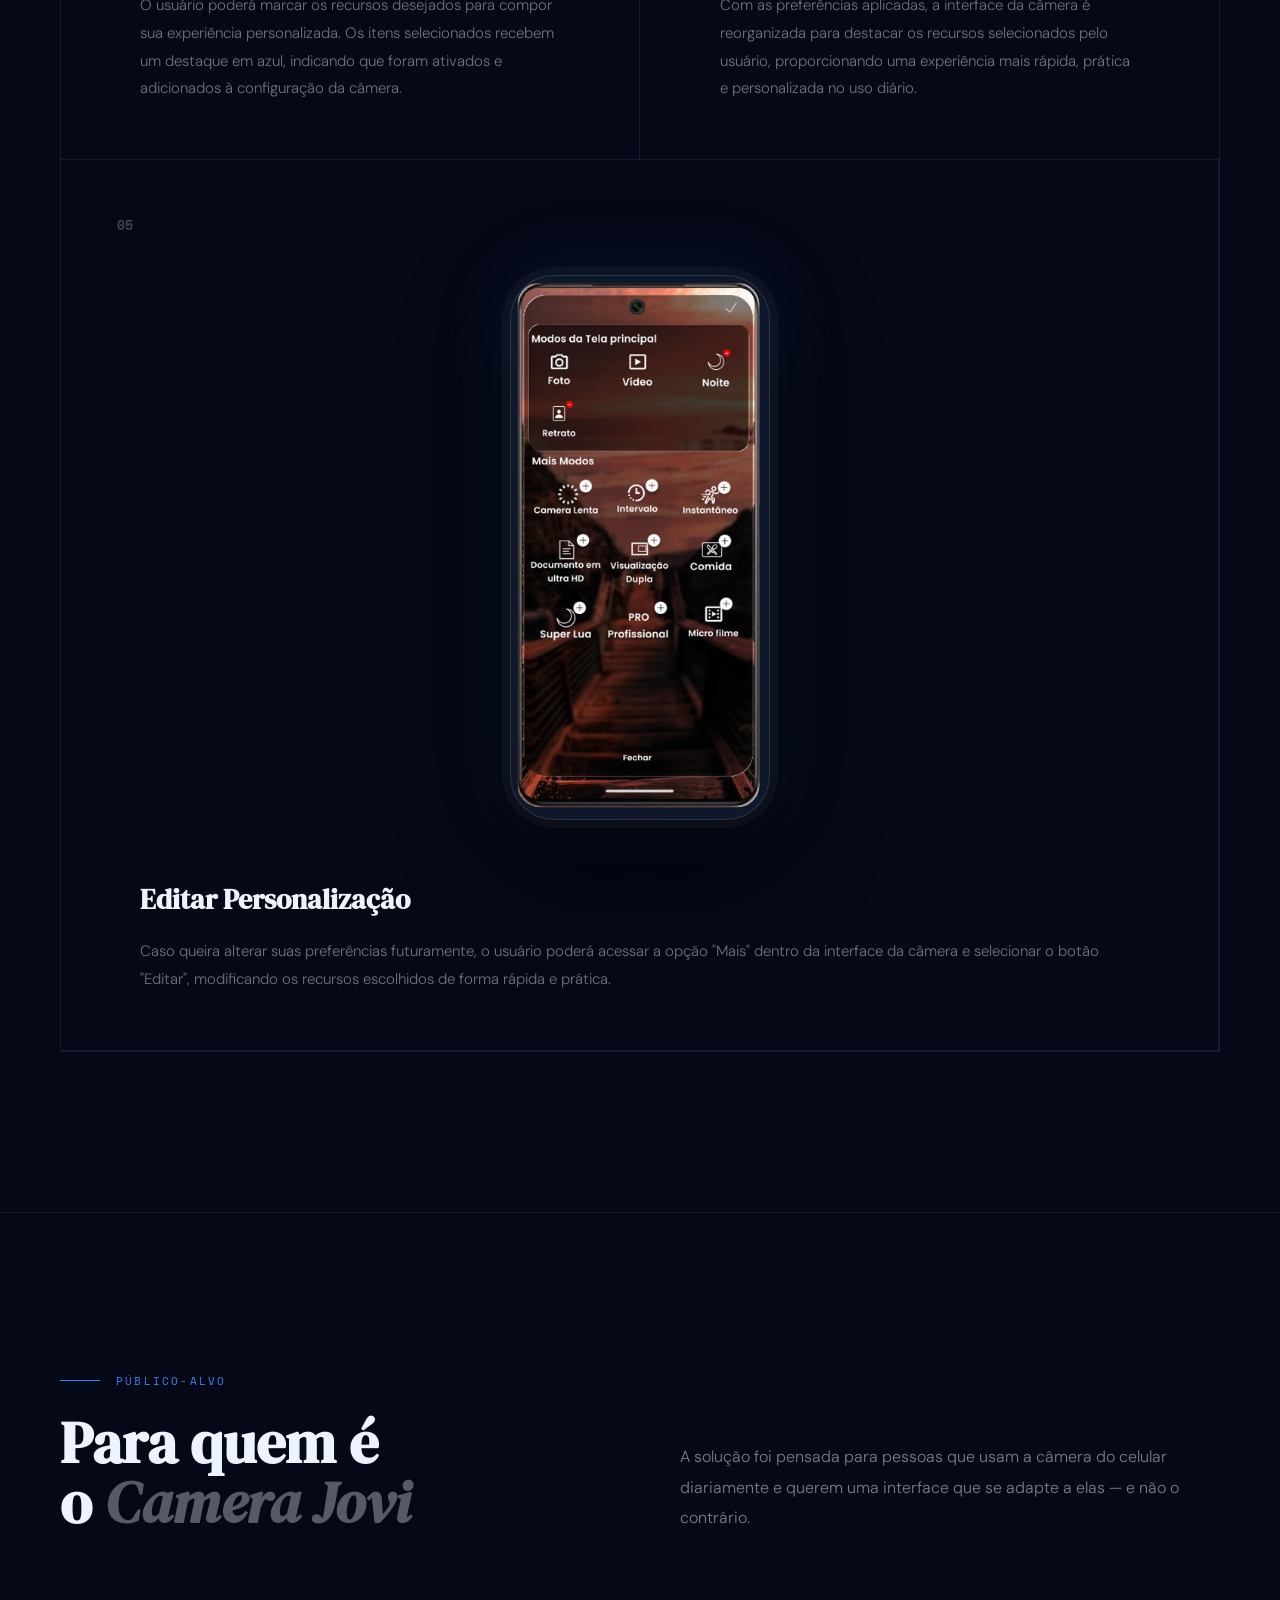
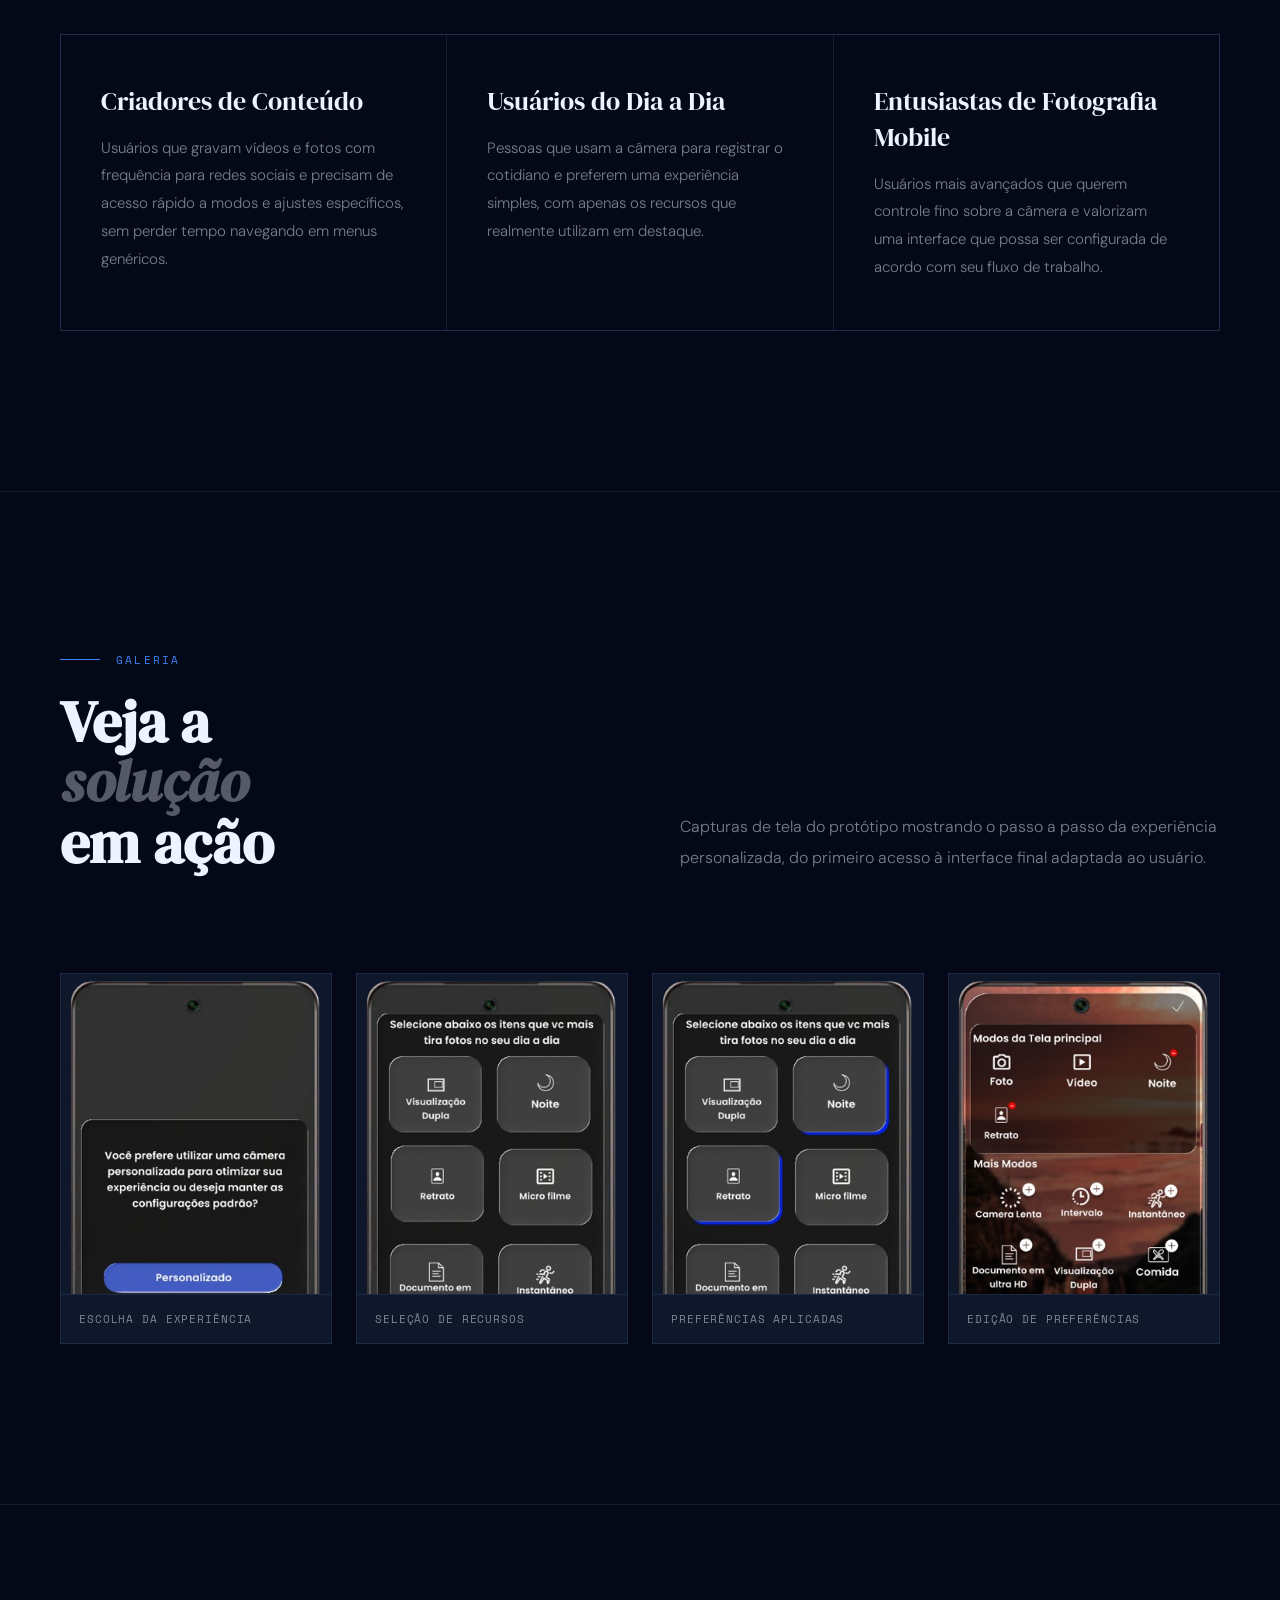
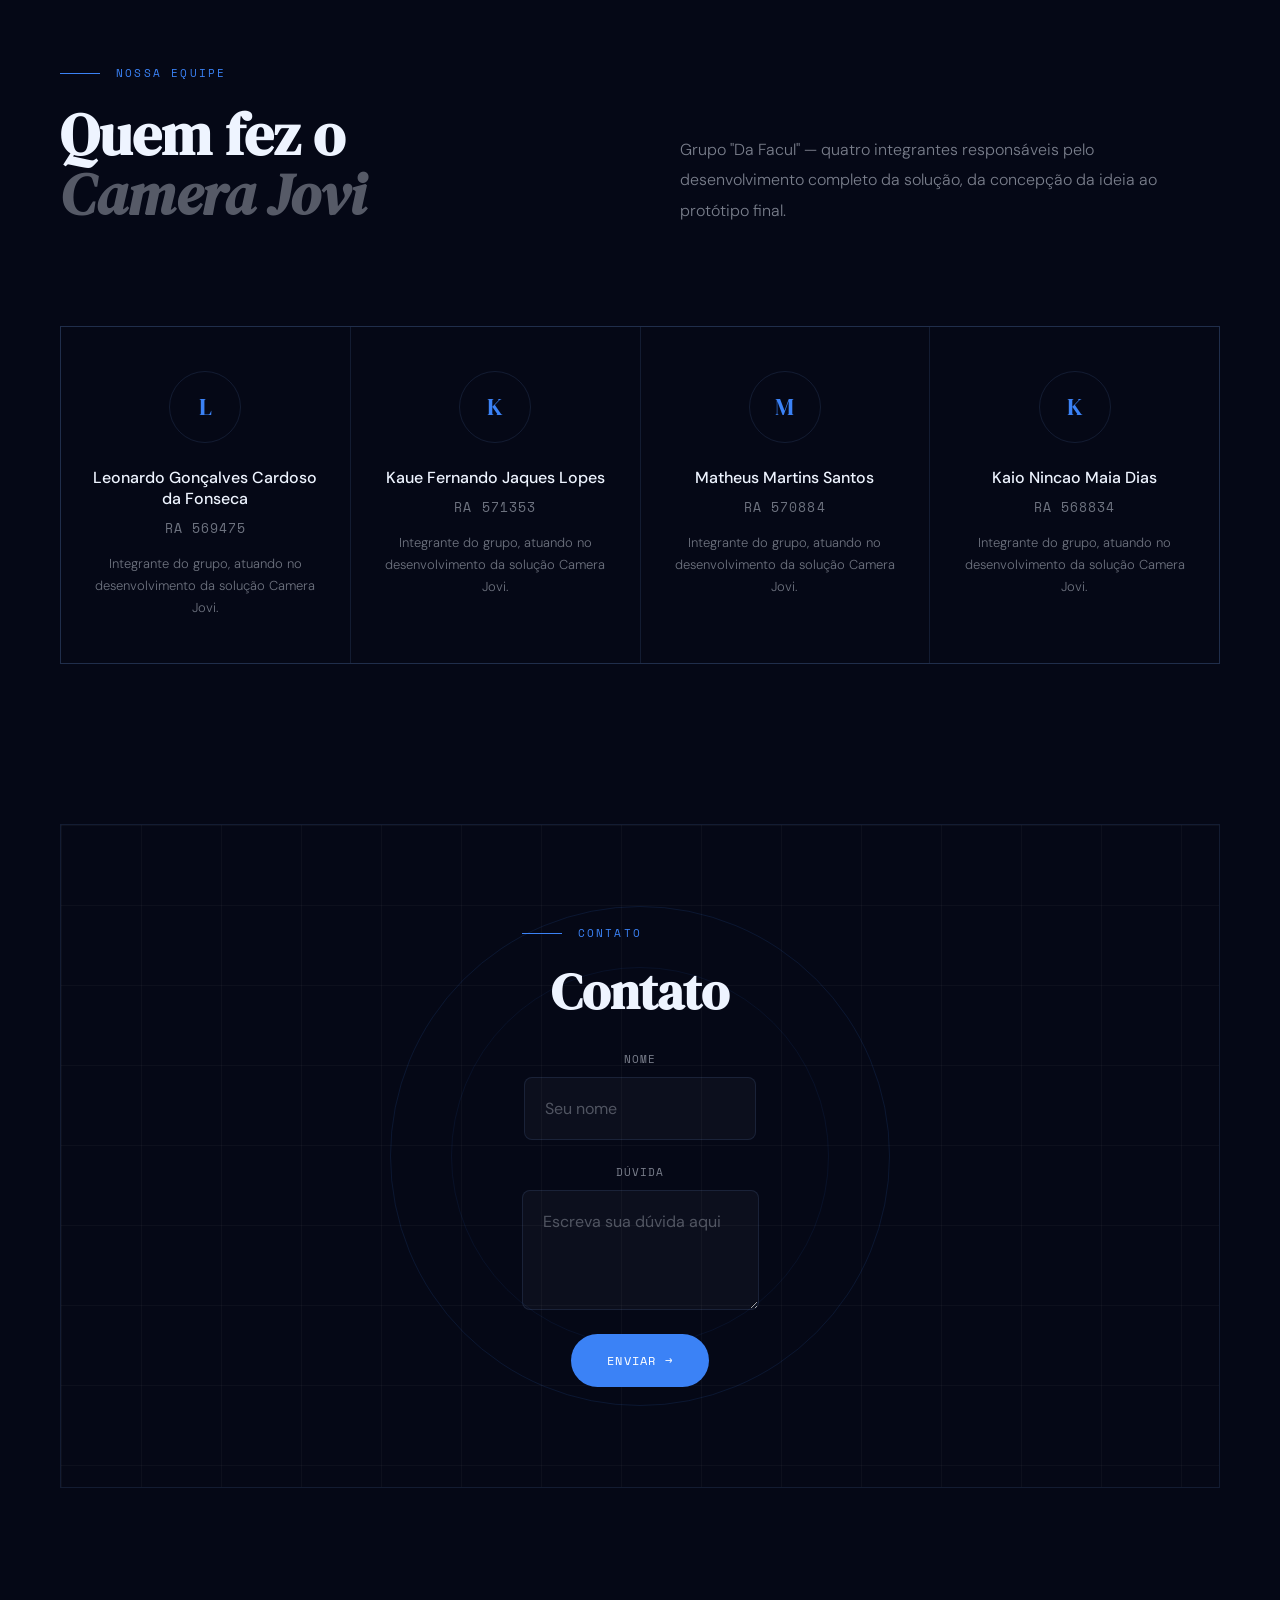
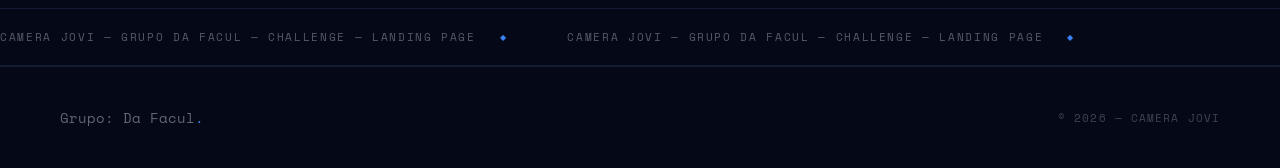
==== commit 3e414f1c: "ajuste" ====
--- a/index.html
+++ b/index.html
@@ -333,19 +333,20 @@
           </h2>
 
           <form class="contact-form" onsubmit="return enviarContato(event)">
-            <div class="form-row">
+            <div class="form-grpup">
               <div class="form-group">
                 <label for="contato-nome">Nome</label>
                 <input type="text" id="contato-nome" name="nome" placeholder="Seu nome" required>
               </div>
 
-              <button type="submit" class="btn-main form-submit">Enviar</button>
             </div>
 
             <div class="form-group">
               <label for="contato-duvida">Dúvida</label>
               <textarea id="contato-duvida" name="duvida" placeholder="Escreva sua dúvida aqui" required></textarea>
             </div>
+            <button type="submit" class="btn-main form-submit">Enviar</button>
+
           </form>
         </div>
       </div>
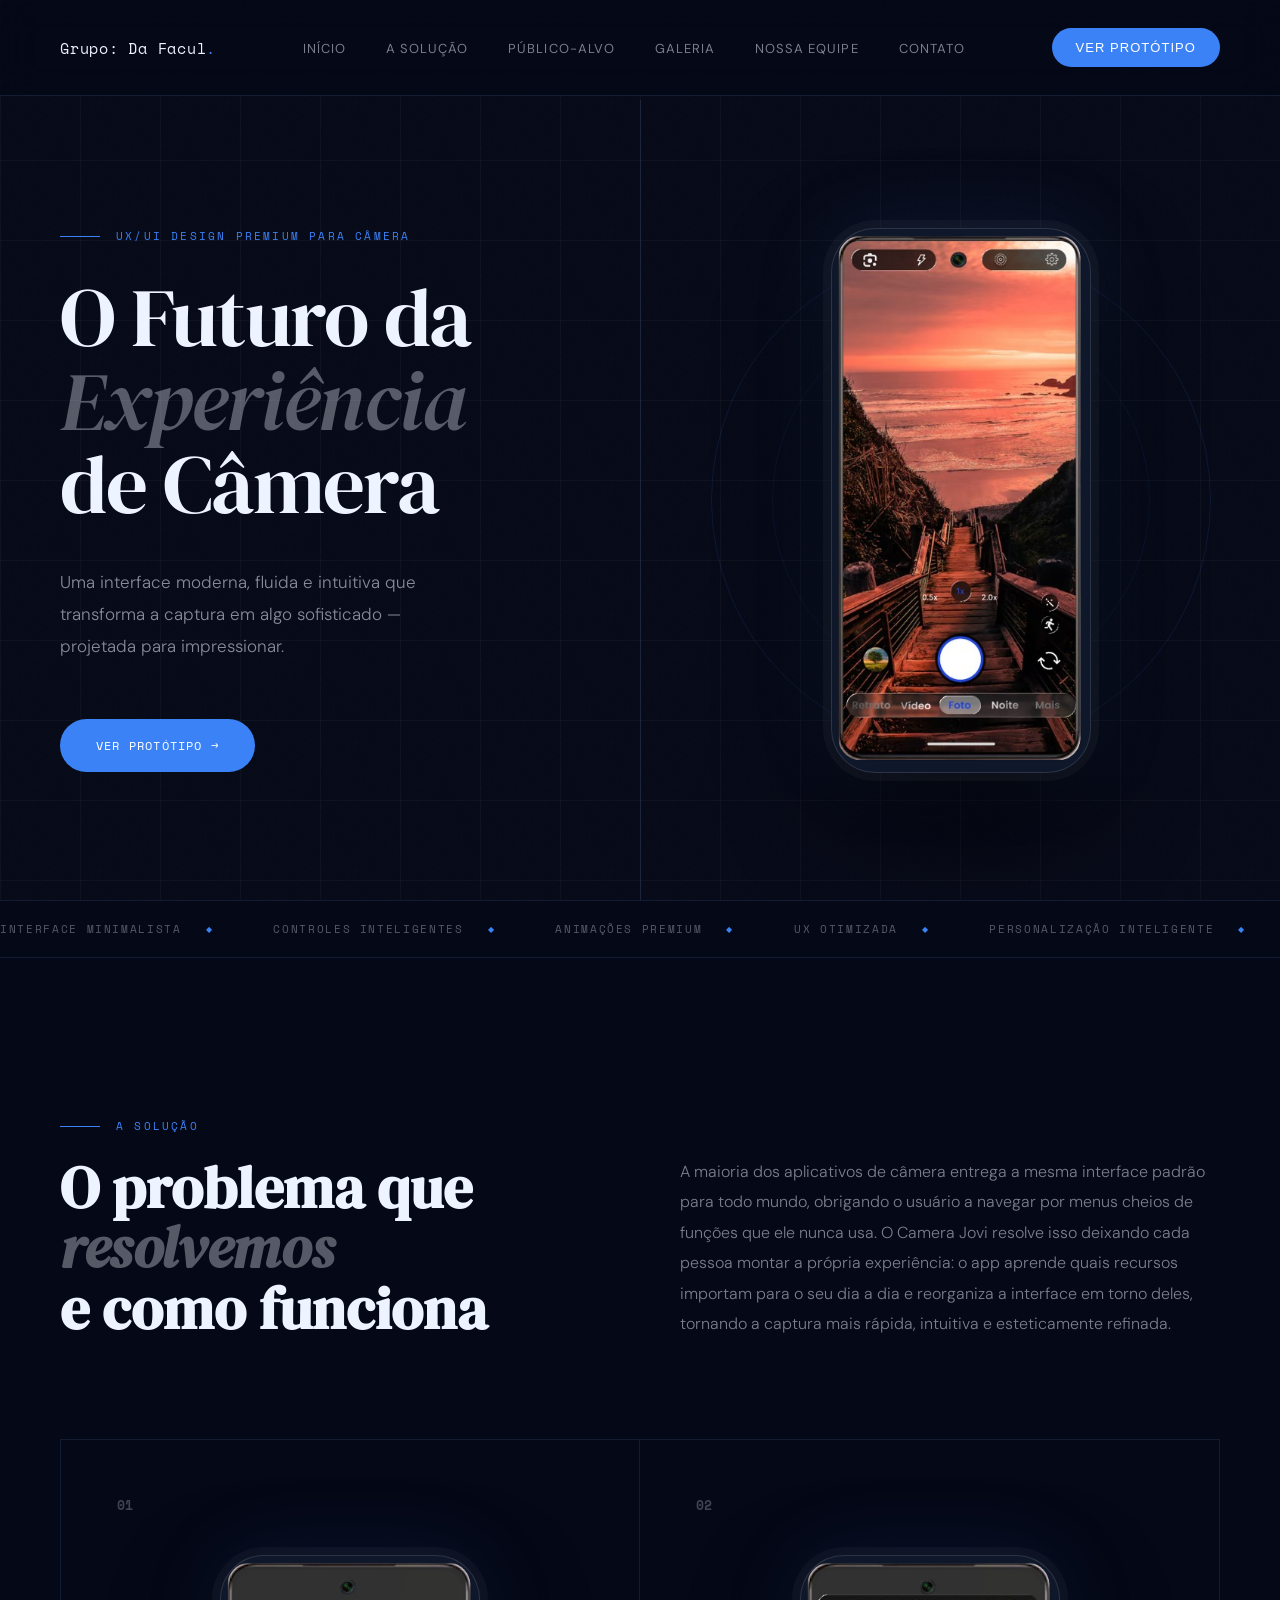
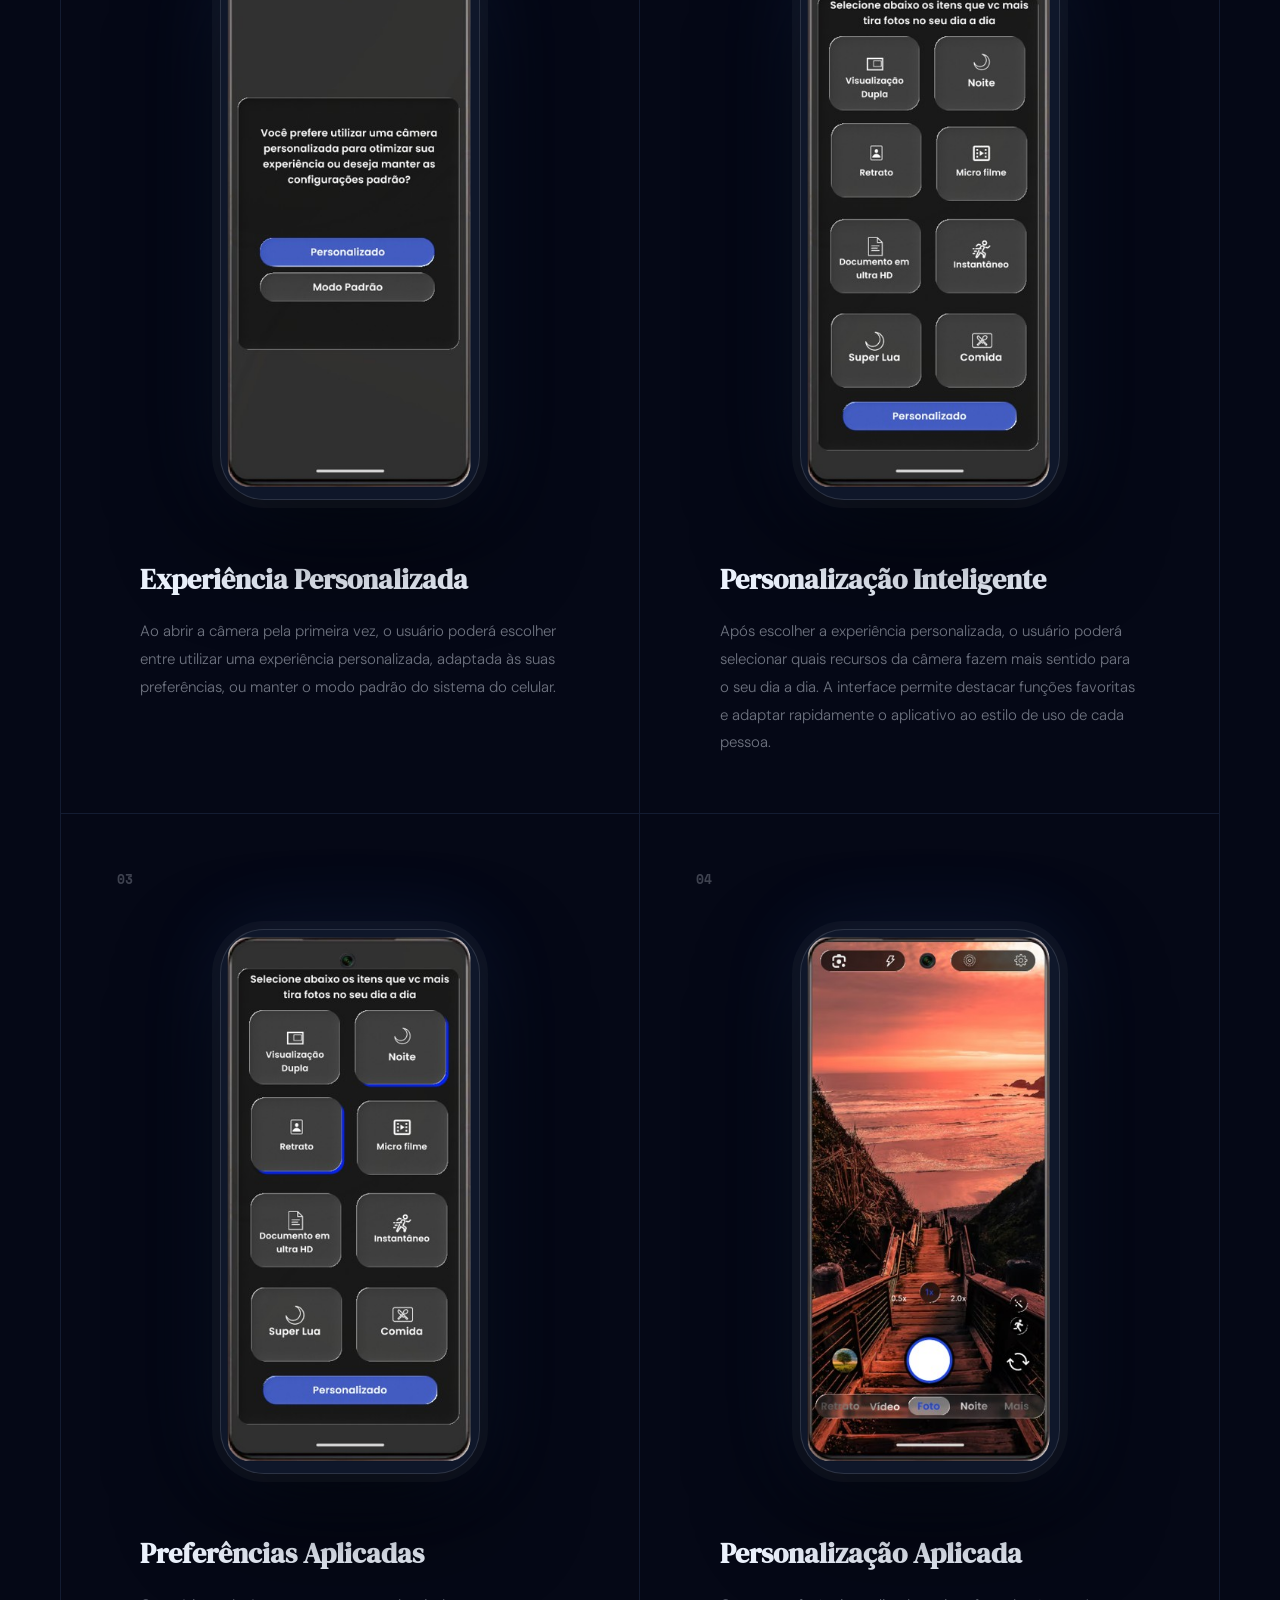
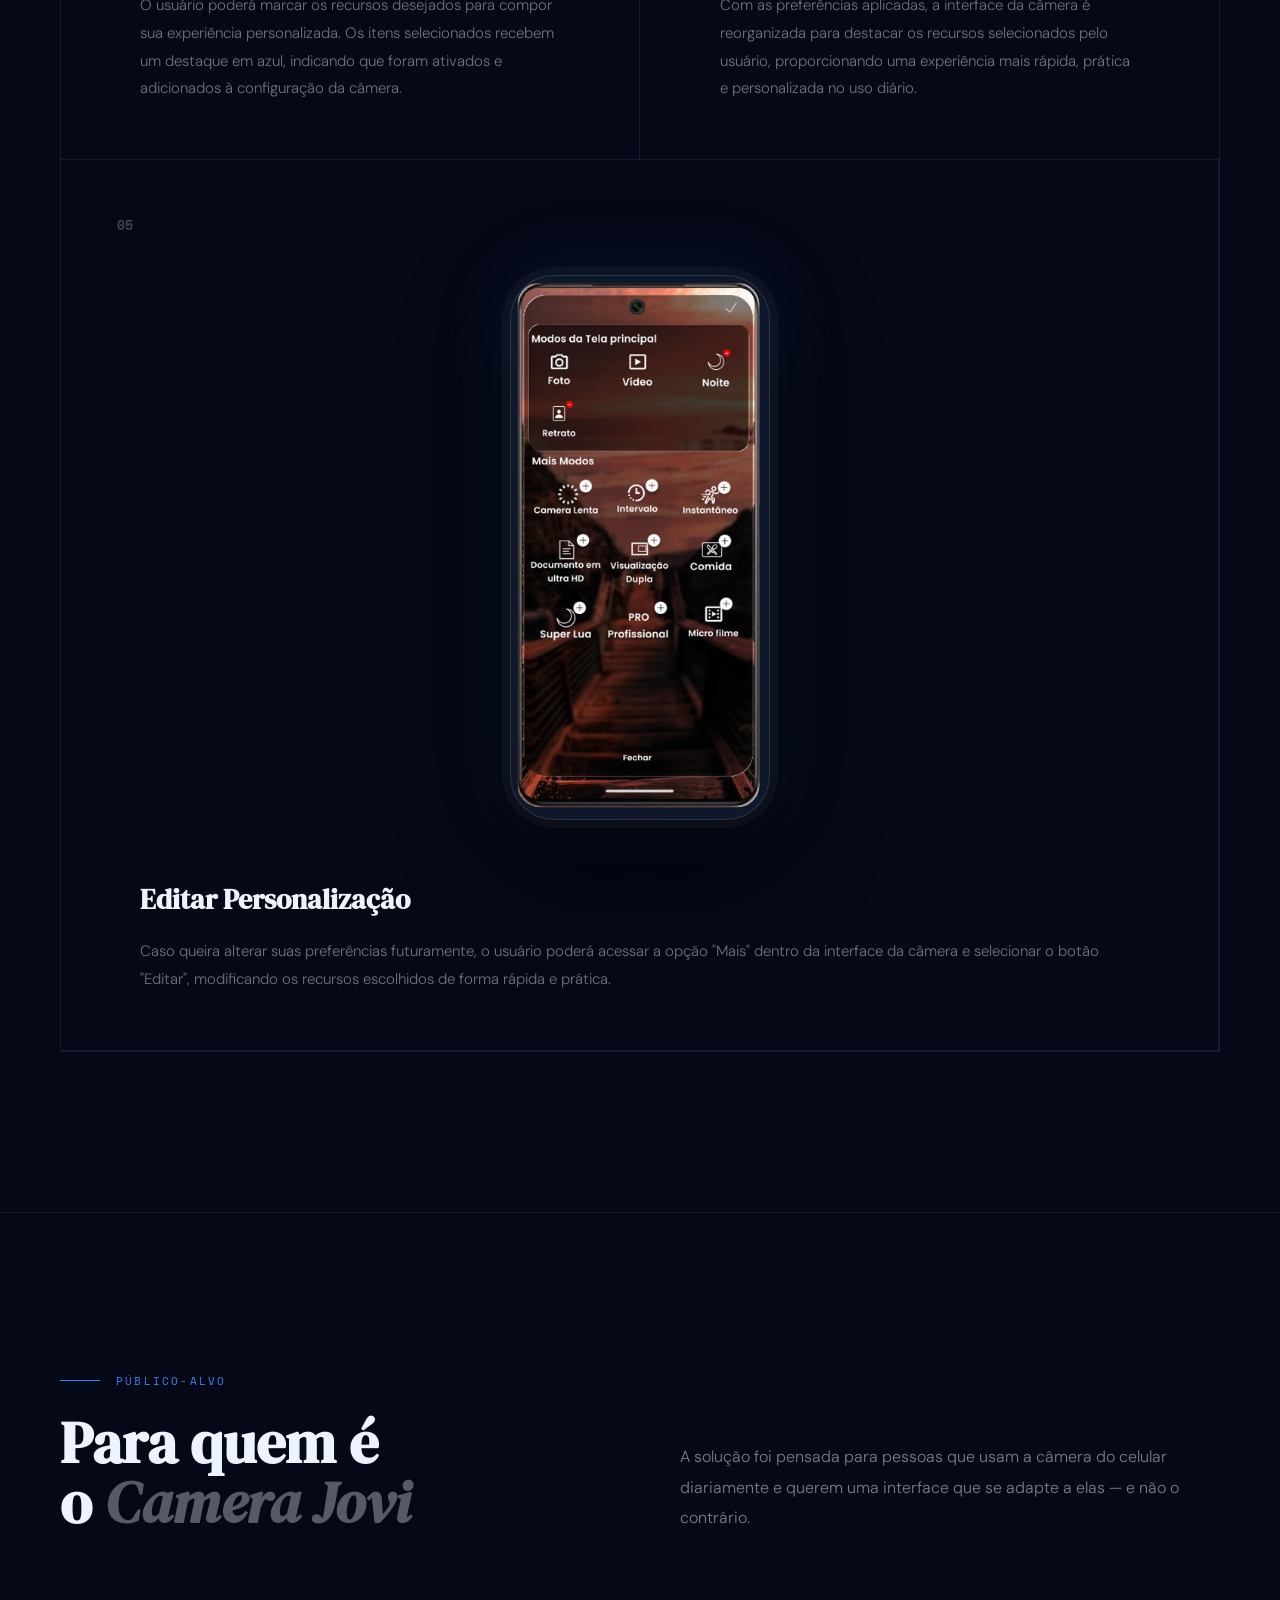
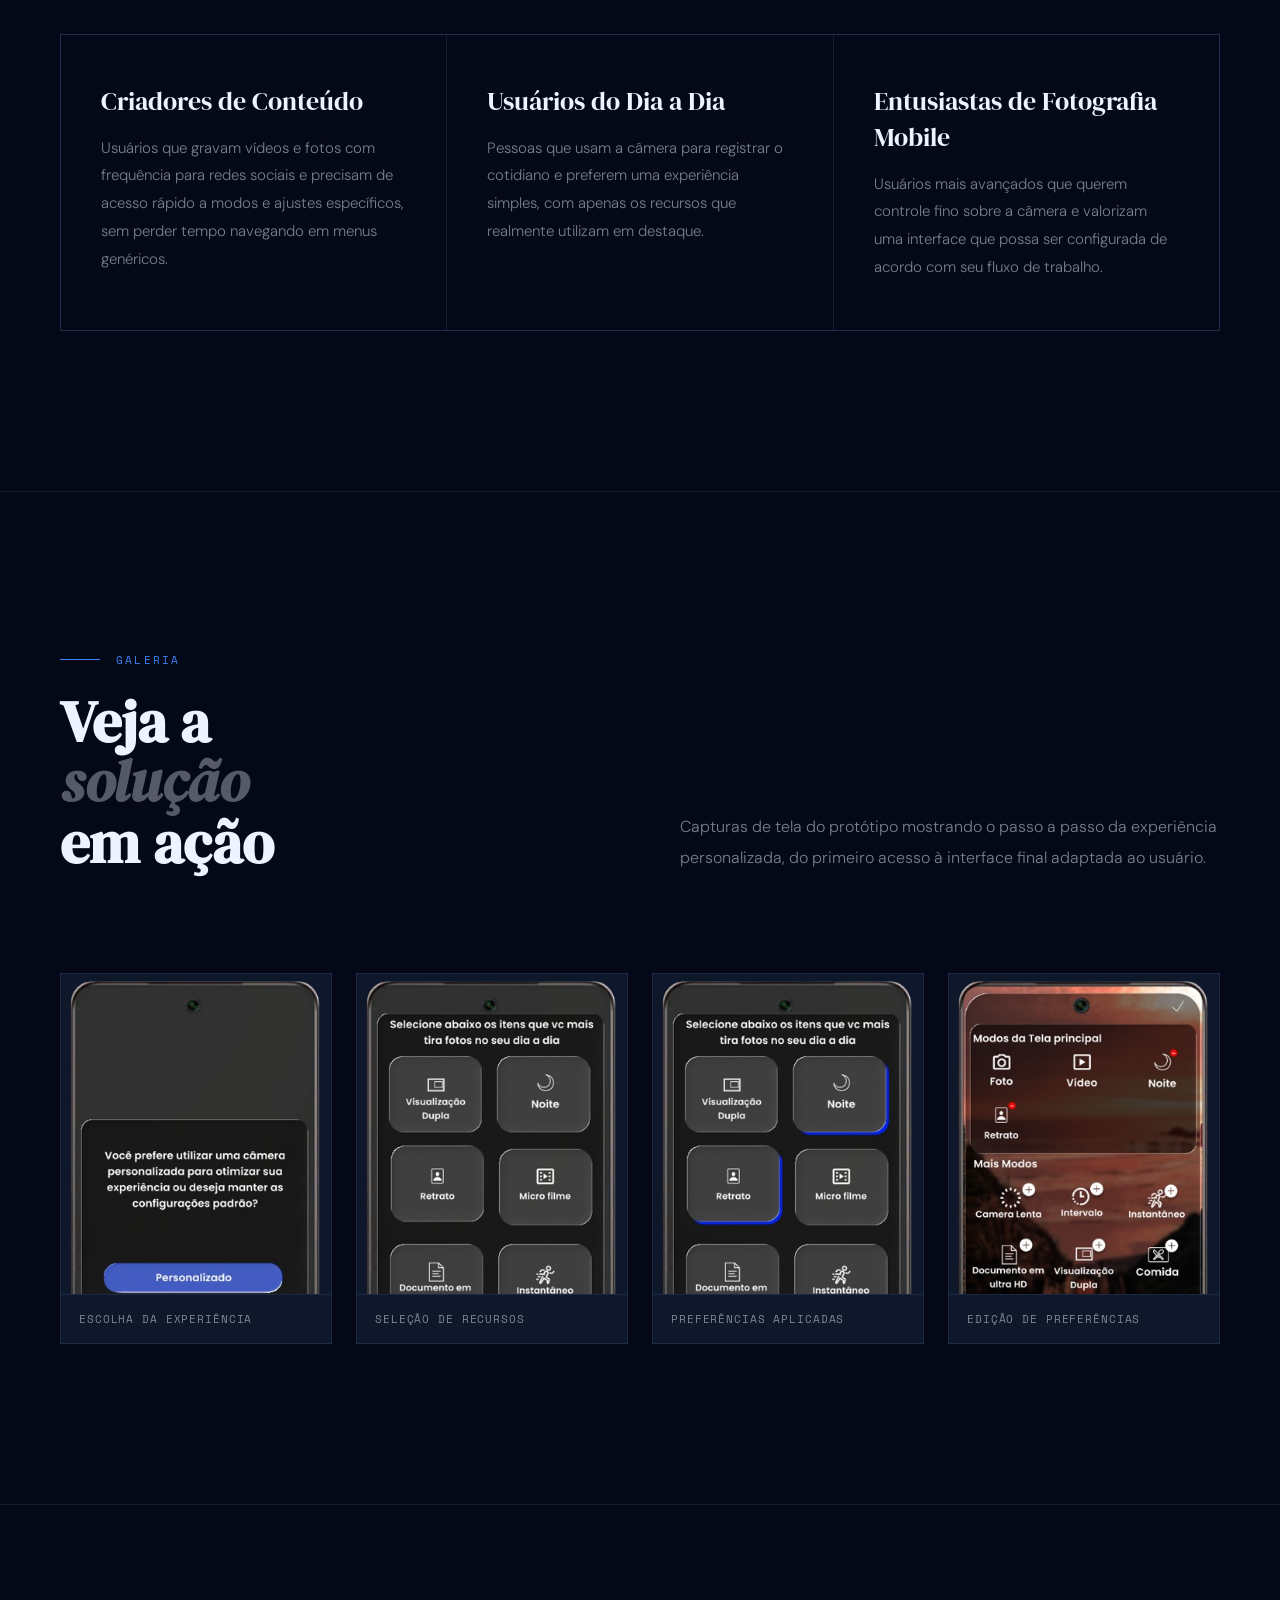
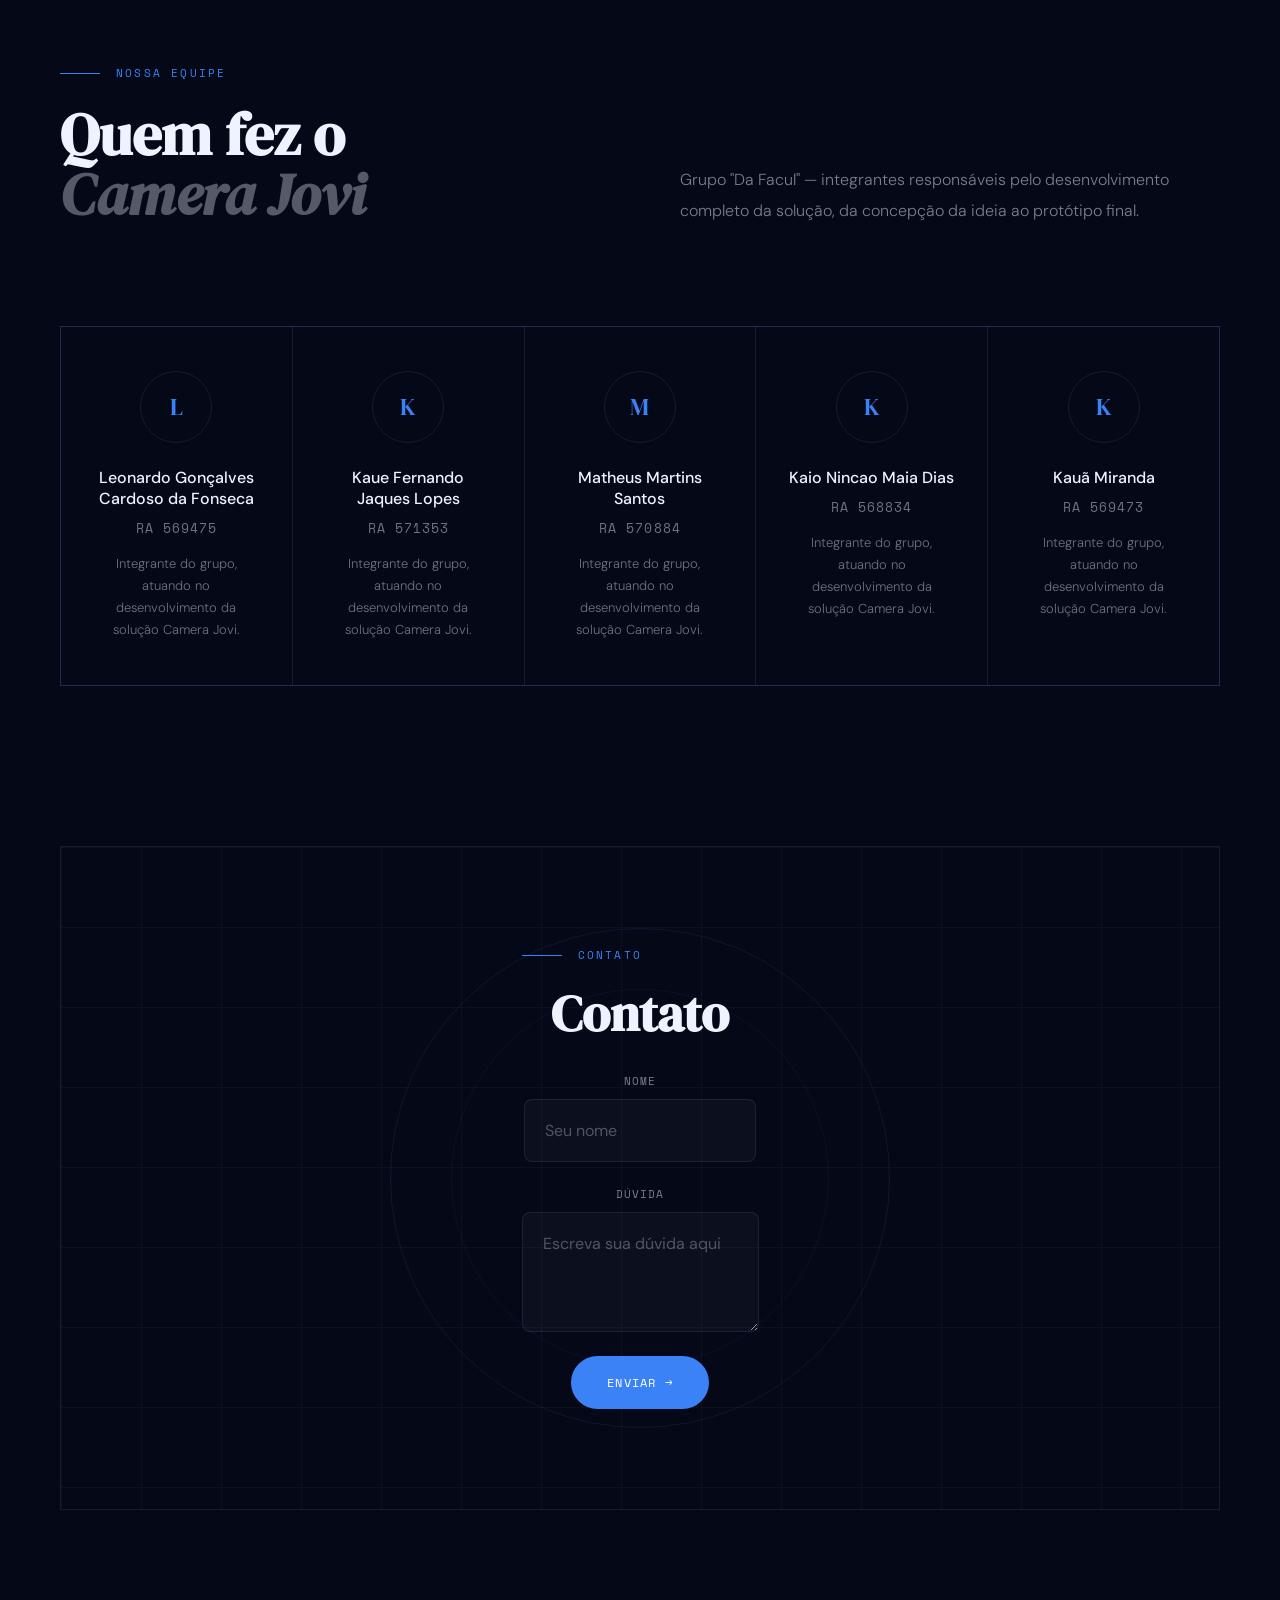
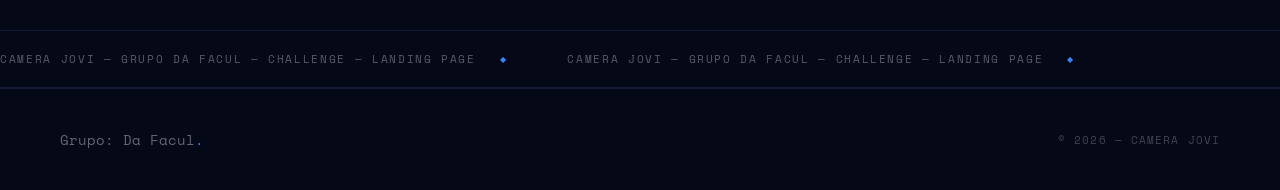
==== commit 596b0aaa: "Integrante novo" ====
--- a/index.html
+++ b/index.html
@@ -283,7 +283,7 @@
       </div>
 
       <p class="section-desc">
-        Grupo "Da Facul" — quatro integrantes responsáveis pelo desenvolvimento completo da solução, da concepção da ideia ao protótipo final.
+        Grupo "Da Facul" — integrantes responsáveis pelo desenvolvimento completo da solução, da concepção da ideia ao protótipo final.
       </p>
     </div>
 
@@ -313,6 +313,13 @@
         <div class="team-avatar">K</div>
         <h3>Kaio Nincao Maia Dias</h3>
         <p class="team-role">RA 568834</p>
+        <p>Integrante do grupo, atuando no desenvolvimento da solução Camera Jovi.</p>
+      </article>
+
+      <article class="team-card">
+        <div class="team-avatar">K</div>
+        <h3>Kauã Miranda</h3>
+        <p class="team-role">RA 569473</p>
         <p>Integrante do grupo, atuando no desenvolvimento da solução Camera Jovi.</p>
       </article>
     </div>
--- a/src/css/style.css
+++ b/src/css/style.css
@@ -858,7 +858,7 @@
 
 .team-grid{
   display:grid;
-  grid-template-columns:repeat(4,1fr);
+  grid-template-columns:repeat(5,1fr);
   gap:1px;
   background:var(--border);
   border:1px solid var(--border);
